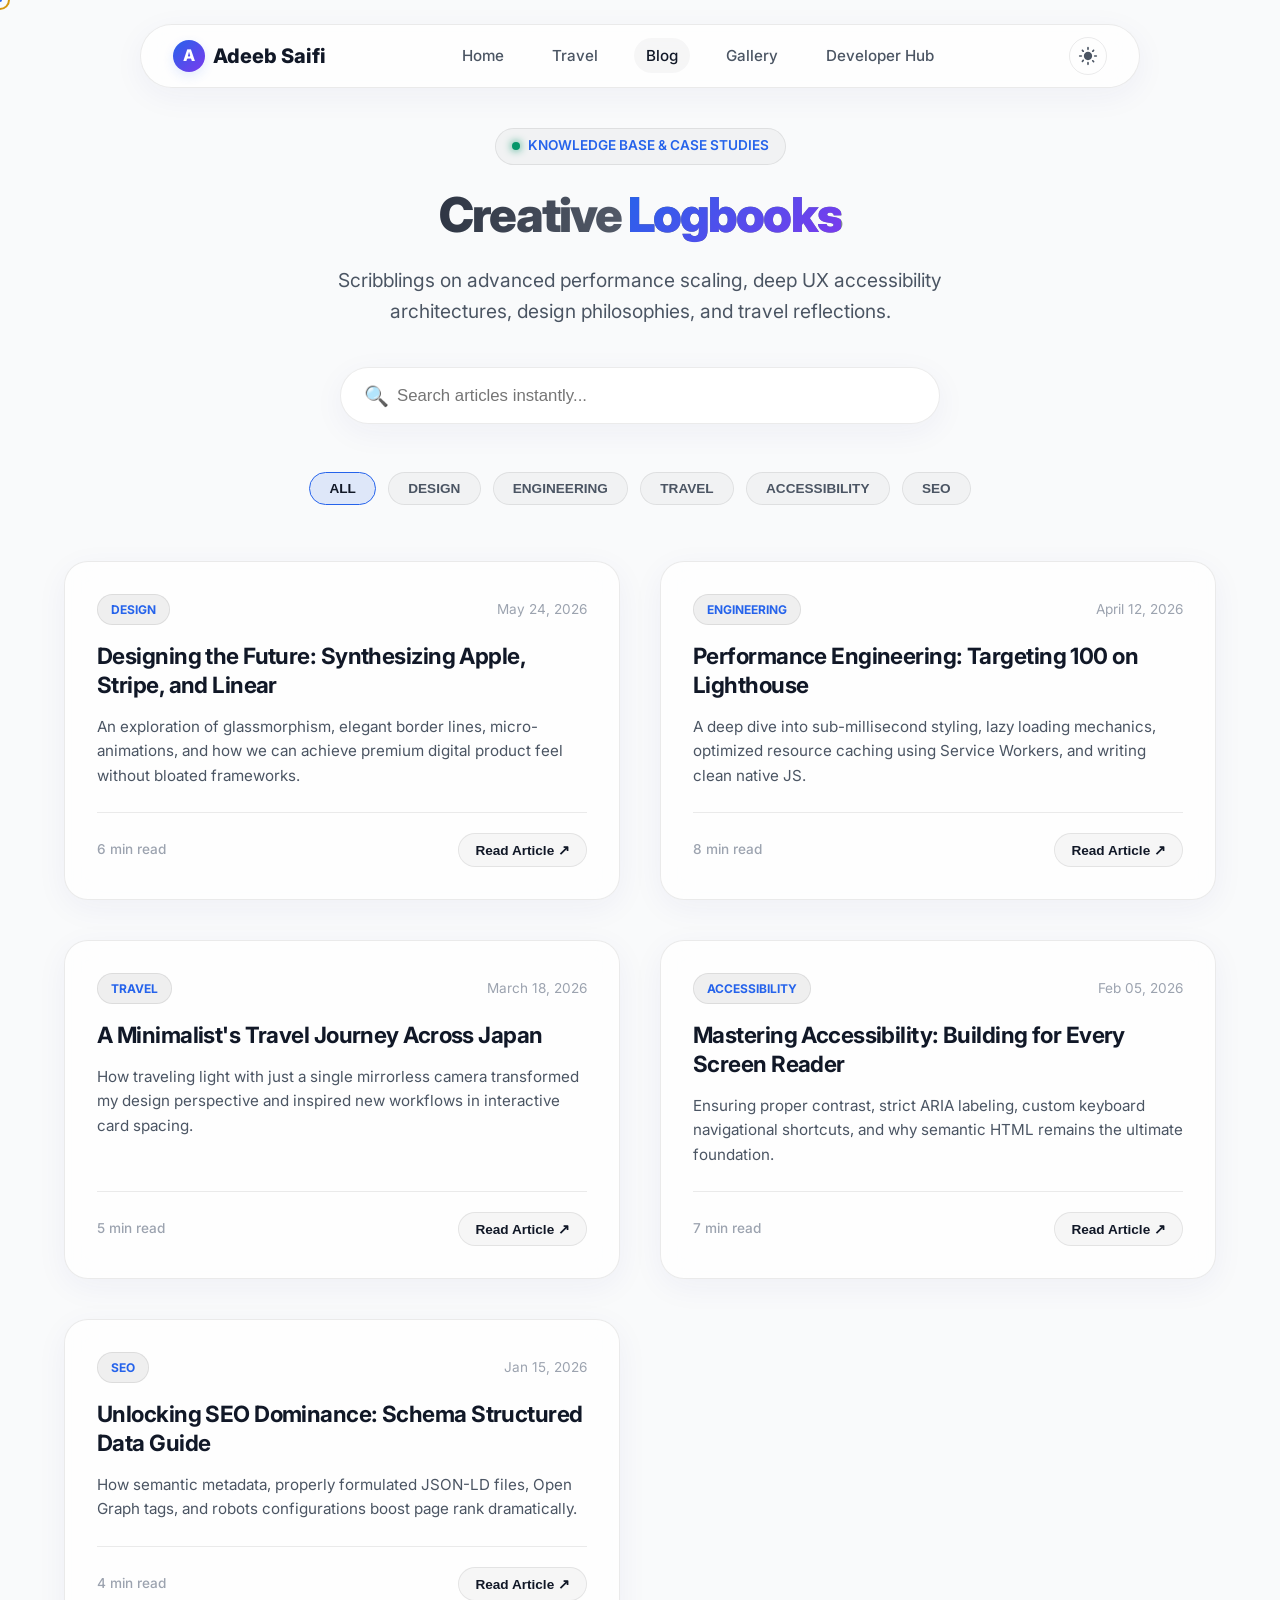
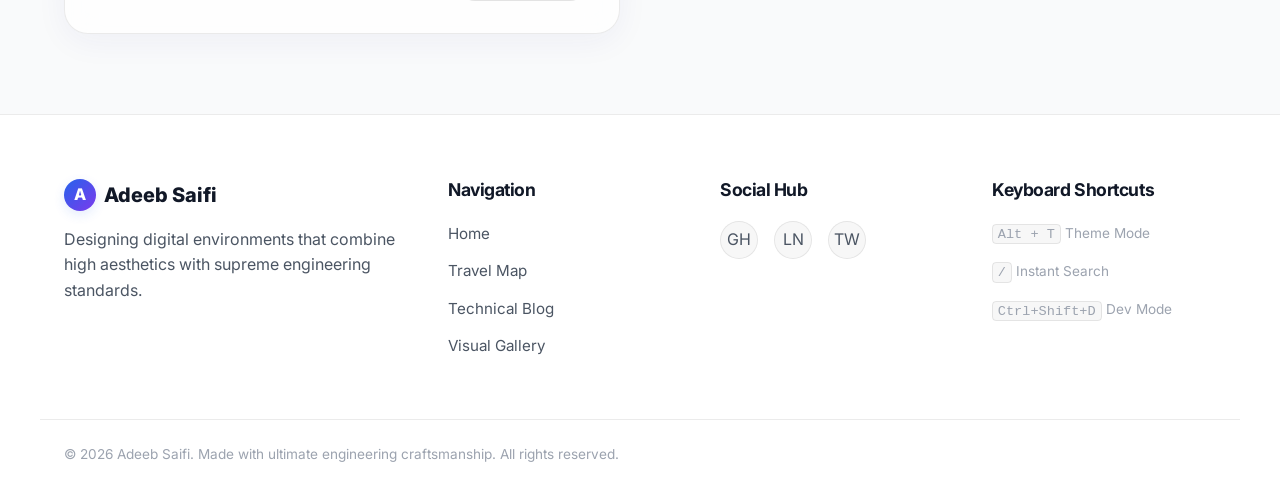
==== blog.html @ 6aacf295 "feat: build premium futuristic vanilla portfolio with interactive travel map, masonry gallery, searc" ====
<!DOCTYPE html>
<html lang="en" data-theme="dark">
<head>
    <meta charset="UTF-8">
    <meta name="viewport" content="width=device-width, initial-scale=1.0">
    <meta name="description" content="Technical blog of Adeeb Saifi covering design systems, product strategies, sub-millisecond page optimizations, and accessibility.">
    <meta name="keywords" content="Adeeb Saifi Blog, Design Systems, Lighthouse 100, Performance Optimization">
    <meta name="author" content="Adeeb Saifi">
    <link rel="canonical" href="https://adeebsaifi.github.io/blog.html">

    <!-- Open Graph -->
    <meta property="og:type" content="article">
    <meta property="og:url" content="https://adeebsaifi.github.io/blog.html">
    <meta property="og:title" content="Technical Design Blog | Adeeb Saifi">
    <meta property="og:description" content="Explore advanced articles on modern UI engineering, UX design, and Lighthouse optimization.">
    <meta property="og:image" content="https://picsum.photos/1200/630?random=blog-og">

    <title>Technical Design & Engineering Blog | Adeeb Saifi</title>

    <link rel="preconnect" href="https://fonts.googleapis.com">
    <link rel="preconnect" href="https://fonts.gstatic.com" crossorigin>
    <link href="https://fonts.googleapis.com/css2?family=Inter:wght@400;500;600;700;800;900&family=JetBrains+Mono:wght@400;700&display=swap" rel="stylesheet">

    <!-- Stylesheets -->
    <link rel="stylesheet" href="css/main.css">
    <link rel="stylesheet" href="css/animations.css">

    <style>
        /* Specialized Blog architecture layout styles */
        .blog-search-wrapper {
            max-width: 600px;
            margin: 2rem auto 3rem auto;
            position: relative;
        }

        .page-search-input {
            width: 100%;
            padding: 1.1rem 1.5rem 1.1rem 3.5rem;
            border-radius: 9999px;
            border: 1px solid var(--border-color);
            background: var(--bg-surface-solid);
            color: var(--text-primary);
            font-size: 1.05rem;
            transition: all var(--transition-normal);
            box-shadow: var(--glass-shadow);
        }

        .page-search-input:focus {
            outline: none;
            border-color: var(--color-primary);
            box-shadow: 0 0 0 4px var(--color-primary-glow);
        }

        .page-search-icon {
            position: absolute;
            left: 1.5rem;
            top: 50%;
            transform: translateY(-50%);
            font-size: 1.25rem;
            pointer-events: none;
            color: var(--text-muted);
        }

        /* Filter Chips styling */
        .filters-container {
            display: flex;
            justify-content: center;
            flex-wrap: wrap;
            gap: 0.75rem;
            margin-bottom: 3.5rem;
        }

        .filter-chip {
            background: var(--bg-accent);
            border: 1px solid var(--border-color);
            padding: 0.5rem 1.2rem;
            border-radius: 9999px;
            font-size: 0.85rem;
            font-weight: 600;
            color: var(--text-secondary);
            cursor: pointer;
            transition: all var(--transition-fast);
        }

        .filter-chip:hover, .filter-chip.active {
            color: var(--text-primary);
            border-color: var(--color-primary);
            background: var(--color-primary-glow);
        }

        /* Blog grid */
        .blog-grid {
            display: grid;
            grid-template-columns: repeat(2, 1fr);
            gap: 2.5rem;
        }

        @media (max-width: 768px) {
            .blog-grid {
                grid-template-columns: 1fr;
            }
        }

        .blog-card {
            display: flex;
            flex-direction: column;
            justify-content: space-between;
        }

        .blog-card-meta {
            display: flex;
            justify-content: space-between;
            align-items: center;
            margin-bottom: 1rem;
        }

        .blog-card-badge {
            background: var(--bg-accent-hover);
            color: var(--color-primary);
            font-size: 0.75rem;
            font-weight: 700;
            padding: 0.3rem 0.8rem;
            border-radius: 9999px;
            border: 1px solid var(--border-color);
            text-transform: uppercase;
        }

        .blog-card-date {
            font-size: 0.85rem;
            color: var(--text-muted);
        }

        .blog-card-title {
            font-size: 1.4rem;
            line-height: 1.3;
            margin-bottom: 1rem;
            transition: color var(--transition-fast);
        }

        .blog-card:hover .blog-card-title {
            color: var(--color-primary);
        }

        .blog-card-summary {
            font-size: 0.95rem;
            color: var(--text-secondary);
            margin-bottom: 1.5rem;
            flex-grow: 1;
        }

        .blog-card-footer {
            display: flex;
            justify-content: space-between;
            align-items: center;
            border-top: 1px solid var(--border-color);
            padding-top: 1.25rem;
            margin-top: auto;
        }

        .blog-card-time {
            font-size: 0.85rem;
            color: var(--text-muted);
            font-weight: 500;
        }

        .blog-read-btn {
            font-size: 0.85rem;
            padding: 0.5rem 1rem;
        }
    </style>
</head>
<body>

    <!-- Scroll Progress -->
    <div class="scroll-progress" aria-hidden="true"></div>

    <!-- Custom Cursor -->
    <div class="custom-cursor" aria-hidden="true"></div>
    <div class="custom-cursor-dot" aria-hidden="true"></div>

    <!-- Navigation Header -->
    <header class="navbar">
        <div class="nav-container">
            <a href="index.html" class="nav-brand" aria-label="Adeeb Saifi Home">
                <div class="nav-brand-icon">A</div>
                <span>Adeeb Saifi</span>
            </a>

            <nav aria-label="Main navigation">
                <ul class="nav-menu">
                    <li class="nav-item"><a href="index.html">Home</a></li>
                    <li class="nav-item"><a href="travel.html">Travel</a></li>
                    <li class="nav-item active"><a href="blog.html">Blog</a></li>
                    <li class="nav-item"><a href="gallery.html">Gallery</a></li>
                    <li class="nav-item"><a href="features.html">Developer Hub</a></li>
                </ul>
            </nav>

            <div class="nav-actions">
                <button class="theme-toggle" aria-label="Toggle Dark/Light Mode" title="Toggle Mode">
                    <svg class="sun-icon" viewBox="0 0 24 24"><path d="M12 7c-2.76 0-5 2.24-5 5s2.24 5 5 5 5-2.24 5-5-2.24-5-5-5zM2 13h2c.55 0 1-.45 1-1s-.45-1-1-1H2c-.55 0-1 .45-1 1s.45 1 1 1zm18 0h2c.55 0 1-.45 1-1s-.45-1-1-1h-2c-.55 0-1 .45-1 1s.45 1 1 1zM11 2v2c0 .55.45 1 1 1s1-.45 1-1V2c0-.55-.45-1-1-1s-1 .45-1 1zm0 18v2c0 .55.45 1 1 1s1-.45 1-1v-2c0-.55-.45-1-1-1s-1 .45-1 1zM5.99 4.58c-.39-.39-1.03-.39-1.41 0s-.39 1.03 0 1.41l1.06 1.06c.39.39 1.03.39 1.41 0s.39-1.03 0-1.41L5.99 4.58zm12.37 12.37c-.39-.39-1.03-.39-1.41 0s-.39 1.03 0 1.41l1.06 1.06c.39.39 1.03.39 1.41 0s.39-1.03 0-1.41l-1.06-1.06zm1.06-10.96c.39-.39.39-1.03 0-1.41s-1.03-.39-1.41 0l-1.06 1.06c-.39.39-.39 1.03 0 1.41s1.03.39 1.41 0l1.06-1.06zM7.05 18.01c.39-.39.39-1.03 0-1.41s-1.03-.39-1.41 0l-1.06 1.06c-.39.39-.39 1.03 0 1.41s1.03.39 1.41 0l1.06-1.06z"/></svg>
                    <svg class="moon-icon" viewBox="0 0 24 24"><path d="M12.3 22h-.1c-5.4 0-10-4.6-10-10 0-4.3 2.9-8.1 7.1-9.3.5-.1 1 .2 1.1.7.1.5-.2 1-.7 1.1-3.2.9-5.5 3.8-5.5 7.5 0 4.4 3.6 8 8 8 3.7 0 6.6-2.3 7.5-5.5.1-.5.6-.8 1.1-.7.5.1.8.6.7 1.1-1.2 4.2-5 7.1-9.3 7.1z"/></svg>
                </button>
                <button class="mobile-nav-toggle" aria-label="Open Navigation Menu" aria-expanded="false">☰</button>
            </div>
        </div>
    </header>

    <main class="container" style="padding-top: 8rem; padding-bottom: 5rem;">

        <div style="text-align: center; max-width: 700px; margin: 0 auto 2rem auto;">
            <div class="hero-tag">
                <div class="hero-tag-dot" style="background-color: var(--color-secondary); box-shadow:0 0 8px var(--color-secondary)"></div>
                <span>KNOWLEDGE BASE & CASE STUDIES</span>
            </div>
            <h1 class="hero-title" style="font-size: 3rem;">Creative <span>Logbooks</span></h1>
            <p class="hero-desc">Scribblings on advanced performance scaling, deep UX accessibility architectures, design philosophies, and travel reflections.</p>
        </div>

        <!-- Real-time Search Box -->
        <div class="blog-search-wrapper reveal reveal-scale">
            <span class="page-search-icon">🔍</span>
            <input type="search" id="blog-search" class="page-search-input" placeholder="Search articles instantly..." aria-label="Search blog posts">
        </div>

        <!-- Dynamic Filter Chips -->
        <div class="filters-container reveal reveal-up" id="blog-filters">
            <!-- Rendered dynamically by blog.js -->
        </div>

        <!-- Blog Posts Grid -->
        <div class="blog-grid" id="blog-grid">
            <!-- Rendered dynamically by blog.js -->
        </div>

    </main>

    <!-- Back to Top -->
    <button class="back-to-top" aria-label="Scroll back to top" title="Scroll back to top">↑</button>

    <!-- Footer -->
    <footer class="premium-footer">
        <div class="container footer-grid">
            <div class="footer-col">
                <div class="nav-brand" style="margin-bottom: 1rem;">
                    <div class="nav-brand-icon">A</div>
                    <span>Adeeb Saifi</span>
                </div>
                <p>Designing digital environments that combine high aesthetics with supreme engineering standards.</p>
            </div>
            <div class="footer-col">
                <h3>Navigation</h3>
                <ul>
                    <li><a href="index.html">Home</a></li>
                    <li><a href="travel.html">Travel Map</a></li>
                    <li><a href="blog.html">Technical Blog</a></li>
                    <li><a href="gallery.html">Visual Gallery</a></li>
                </ul>
            </div>
            <div class="footer-col">
                <h3>Social Hub</h3>
                <div class="social-links">
                    <a href="https://github.com/adeebsaifi" class="social-link" aria-label="GitHub Profile">GH</a>
                    <a href="#" class="social-link" aria-label="LinkedIn Profile">LN</a>
                    <a href="#" class="social-link" aria-label="Twitter / X Profile">TW</a>
                </div>
            </div>
            <div class="footer-col">
                <h3>Keyboard Shortcuts</h3>
                <ul style="color: var(--text-muted); font-size: 0.85rem; line-height: 1.8;">
                    <li><kbd style="background:var(--bg-accent); border:1px solid var(--border-color); padding: 0.1rem 0.3rem; border-radius:4px;">Alt + T</kbd> Theme Mode</li>
                    <li><kbd style="background:var(--bg-accent); border:1px solid var(--border-color); padding: 0.1rem 0.3rem; border-radius:4px;">/</kbd> Instant Search</li>
                    <li><kbd style="background:var(--bg-accent); border:1px solid var(--border-color); padding: 0.1rem 0.3rem; border-radius:4px;">Ctrl+Shift+D</kbd> Dev Mode</li>
                </ul>
            </div>
        </div>
        <div class="container footer-bottom">
            <p>© 2026 Adeeb Saifi. Made with ultimate engineering craftsmanship. All rights reserved.</p>
        </div>
    </footer>

    <!-- Global scripts & specialized blog script -->
    <script src="js/main.js"></script>
    <script src="js/blog.js"></script>
</body>
</html>
---- css/main.css ----
/* ==========================================
   CSS CUSTOM PROPERTIES (THEMES & VARIABLES)
   ========================================== */

:root {
    /* Fonts */
    --font-sans: 'Inter', -apple-system, BlinkMacSystemFont, "Segoe UI", Roboto, Helvetica, Arial, sans-serif;
    --font-mono: ui-monospace, SFMono-Regular, SF Pro Mono, Menlo, Monaco, Consolas, monospace;

    /* Theme: Dark (Default) */
    --bg-base: #0a0a0c;
    --bg-surface: rgba(18, 18, 24, 0.7);
    --bg-surface-solid: #121218;
    --bg-accent: rgba(255, 255, 255, 0.04);
    --bg-accent-hover: rgba(255, 255, 255, 0.08);

    --border-color: rgba(255, 255, 255, 0.08);
    --border-color-hover: rgba(255, 255, 255, 0.16);

    --text-primary: #f3f4f6;
    --text-secondary: #9ca3af;
    --text-muted: #6b7280;

    --color-primary: #3b82f6;      /* Blue */
    --color-primary-glow: rgba(59, 130, 246, 0.15);
    --color-secondary: #10b981;    /* Emerald */
    --color-secondary-glow: rgba(16, 185, 129, 0.15);
    --color-accent: #8b5cf6;       /* Violet */
    --color-accent-glow: rgba(139, 92, 246, 0.15);
    --color-danger: #ef4444;       /* Red */

    /* Glassmorphism */
    --glass-blur: 16px;
    --glass-shadow: 0 8px 32px 0 rgba(0, 0, 0, 0.37);

    /* Animation Transitions */
    --transition-fast: 0.15s ease;
    --transition-normal: 0.3s cubic-bezier(0.16, 1, 0.3, 1);
    --transition-slow: 0.6s cubic-bezier(0.16, 1, 0.3, 1);
}

/* Light Theme Variables */
[data-theme="light"] {
    --bg-base: #f9fafb;
    --bg-surface: rgba(255, 255, 255, 0.75);
    --bg-surface-solid: #ffffff;
    --bg-accent: rgba(0, 0, 0, 0.03);
    --bg-accent-hover: rgba(0, 0, 0, 0.06);

    --border-color: rgba(0, 0, 0, 0.08);
    --border-color-hover: rgba(0, 0, 0, 0.16);

    --text-primary: #111827;
    --text-secondary: #4b5563;
    --text-muted: #9ca3af;

    --color-primary: #2563eb;
    --color-primary-glow: rgba(37, 99, 235, 0.12);
    --color-secondary: #059669;
    --color-secondary-glow: rgba(5, 150, 105, 0.12);
    --color-accent: #7c3aed;
    --color-accent-glow: rgba(124, 58, 237, 0.12);

    --glass-shadow: 0 8px 32px 0 rgba(31, 38, 135, 0.05);
}

/* ==========================================
   CSS RESET & BASE STYLES
   ========================================== */

* {
    margin: 0;
    padding: 0;
    box-sizing: border-box;
    -webkit-font-smoothing: antialiased;
    -moz-osx-font-smoothing: grayscale;
}

html {
    scroll-behavior: smooth;
    font-size: 16px;
}

body {
    background-color: var(--bg-base);
    color: var(--text-primary);
    font-family: var(--font-sans);
    line-height: 1.6;
    overflow-x: hidden;
    transition: background-color var(--transition-normal), color var(--transition-normal);
}

/* Custom Selection */
::selection {
    background: var(--color-primary);
    color: #ffffff;
}

/* Custom Scrollbar */
::-webkit-scrollbar {
    width: 8px;
    height: 8px;
}

::-webkit-scrollbar-track {
    background: var(--bg-base);
}

::-webkit-scrollbar-thumb {
    background: var(--border-color);
    border-radius: 9999px;
    transition: background var(--transition-fast);
}

::-webkit-scrollbar-thumb:hover {
    background: var(--text-muted);
}

/* Typography */
h1, h2, h3, h4, h5, h6 {
    font-weight: 700;
    line-height: 1.25;
    letter-spacing: -0.025em;
    color: var(--text-primary);
    margin-bottom: 0.5rem;
}

p {
    color: var(--text-secondary);
    margin-bottom: 1rem;
}

a {
    color: var(--color-primary);
    text-decoration: none;
    transition: color var(--transition-fast);
}

a:hover {
    color: var(--color-accent);
}

img {
    max-width: 100%;
    height: auto;
    display: block;
}

/* Custom Cursor */
.custom-cursor {
    width: 20px;
    height: 20px;
    border: 2px solid var(--color-primary);
    border-radius: 50%;
    position: fixed;
    transform: translate(-50%, -50%);
    pointer-events: none;
    z-index: 99999;
    transition: width 0.2s, height 0.2s, background-color 0.2s, border-color 0.2s;
    mix-blend-mode: difference;
}

.custom-cursor-dot {
    width: 4px;
    height: 4px;
    background-color: var(--color-primary);
    border-radius: 50%;
    position: fixed;
    transform: translate(-50%, -50%);
    pointer-events: none;
    z-index: 99999;
}

@media (max-width: 1024px) {
    .custom-cursor, .custom-cursor-dot {
        display: none;
    }
}

/* ==========================================
   LAYOUT & CONTAINER
   ========================================== */

.container {
    width: 100%;
    max-width: 1200px;
    margin: 0 auto;
    padding: 0 1.5rem;
}

.section {
    padding: 5rem 0;
    position: relative;
}

/* Scroll Progress Bar */
.scroll-progress {
    position: fixed;
    top: 0;
    left: 0;
    height: 3px;
    background: linear-gradient(90deg, var(--color-primary), var(--color-accent), var(--color-secondary));
    width: 0%;
    z-index: 10000;
}

/* ==========================================
   FLOATING HEADER & NAV
   ========================================== */

header.navbar {
    position: fixed;
    top: 1.5rem;
    left: 50%;
    transform: translateX(-50%);
    width: calc(100% - 3rem);
    max-width: 1000px;
    z-index: 999;
    border-radius: 9999px;
    border: 1px solid var(--border-color);
    background: var(--bg-surface);
    backdrop-filter: blur(var(--glass-blur));
    -webkit-backdrop-filter: blur(var(--glass-blur));
    box-shadow: var(--glass-shadow);
    transition: all var(--transition-normal);
}

header.navbar.scrolled {
    top: 0.5rem;
    max-width: 100%;
    border-radius: 0;
    border-left: none;
    border-right: none;
}

.nav-container {
    display: flex;
    justify-content: space-between;
    align-items: center;
    padding: 0.75rem 2rem;
}

.nav-brand {
    font-size: 1.25rem;
    font-weight: 800;
    color: var(--text-primary);
    display: flex;
    align-items: center;
    gap: 0.5rem;
}

.nav-brand-icon {
    width: 32px;
    height: 32px;
    background: linear-gradient(135deg, var(--color-primary), var(--color-accent));
    border-radius: 50%;
    display: flex;
    align-items: center;
    justify-content: center;
    color: white;
    font-weight: 800;
    font-size: 1rem;
    box-shadow: 0 4px 12px var(--color-primary-glow);
}

.nav-menu {
    display: flex;
    align-items: center;
    gap: 1.5rem;
    list-style: none;
}

.nav-item a {
    color: var(--text-secondary);
    font-size: 0.95rem;
    font-weight: 500;
    padding: 0.5rem 0.75rem;
    border-radius: 9999px;
    transition: all var(--transition-fast);
}

.nav-item a:hover, .nav-item.active a {
    color: var(--text-primary);
    background: var(--bg-accent);
}

.nav-actions {
    display: flex;
    align-items: center;
    gap: 1rem;
}

/* Theme Toggle Button */
.theme-toggle {
    background: none;
    border: none;
    color: var(--text-secondary);
    cursor: pointer;
    width: 38px;
    height: 38px;
    border-radius: 50%;
    display: flex;
    align-items: center;
    justify-content: center;
    transition: all var(--transition-fast);
    border: 1px solid var(--border-color);
}

.theme-toggle:hover {
    color: var(--text-primary);
    background: var(--bg-accent-hover);
    border-color: var(--border-color-hover);
}

.theme-toggle svg {
    width: 20px;
    height: 20px;
    fill: currentColor;
}

.theme-toggle .sun-icon {
    display: none;
}

[data-theme="light"] .theme-toggle .sun-icon {
    display: block;
}

[data-theme="light"] .theme-toggle .moon-icon {
    display: none;
}

/* Search bar on Header */
.nav-search {
    position: relative;
    display: flex;
    align-items: center;
}

.nav-search-input {
    width: 140px;
    padding: 0.4rem 1rem 0.4rem 2rem;
    border-radius: 9999px;
    border: 1px solid var(--border-color);
    background: var(--bg-accent);
    color: var(--text-primary);
    font-size: 0.85rem;
    transition: all var(--transition-normal);
}

.nav-search-input:focus {
    width: 220px;
    outline: none;
    border-color: var(--color-primary);
    background: var(--bg-surface-solid);
    box-shadow: 0 0 0 3px var(--color-primary-glow);
}

.nav-search-icon {
    position: absolute;
    left: 0.75rem;
    color: var(--text-muted);
    width: 14px;
    height: 14px;
    pointer-events: none;
}

/* Mobile Nav Toggle */
.mobile-nav-toggle {
    display: none;
    background: none;
    border: none;
    color: var(--text-secondary);
    cursor: pointer;
    padding: 0.5rem;
    font-size: 1.5rem;
}

@media (max-width: 768px) {
    header.navbar {
        width: calc(100% - 1.5rem);
        top: 1rem;
    }

    .nav-menu {
        display: none;
        position: absolute;
        top: 100%;
        left: 0;
        width: 100%;
        flex-direction: column;
        background: var(--bg-surface-solid);
        border: 1px solid var(--border-color);
        border-top: none;
        border-radius: 0 0 24px 24px;
        padding: 1.5rem;
        gap: 1rem;
        box-shadow: var(--glass-shadow);
    }

    .nav-menu.active {
        display: flex;
    }

    .mobile-nav-toggle {
        display: block;
    }

    .nav-search {
        display: none; /* Hide on mobile navbar to save space, will use in feature pages or floating search */
    }
}

/* ==========================================
   PREMIUM BUTTONS & INTERACTIVE ELEMENTS
   ========================================== */

.btn {
    display: inline-flex;
    align-items: center;
    justify-content: center;
    gap: 0.5rem;
    padding: 0.75rem 1.5rem;
    border-radius: 9999px;
    font-weight: 600;
    font-size: 0.95rem;
    transition: all var(--transition-normal);
    cursor: pointer;
    border: none;
}

.btn-primary {
    background: linear-gradient(135deg, var(--color-primary), var(--color-accent));
    color: white !important;
    box-shadow: 0 4px 14px var(--color-primary-glow);
}

.btn-primary:hover {
    transform: translateY(-2px);
    box-shadow: 0 6px 20px var(--color-primary-glow);
    filter: brightness(1.1);
}

.btn-secondary {
    background: var(--bg-accent);
    color: var(--text-primary) !important;
    border: 1px solid var(--border-color);
}

.btn-secondary:hover {
    background: var(--bg-accent-hover);
    border-color: var(--border-color-hover);
    transform: translateY(-2px);
}

/* Interactive Cards */
.card {
    background: var(--bg-surface);
    border: 1px solid var(--border-color);
    border-radius: 24px;
    padding: 2rem;
    backdrop-filter: blur(var(--glass-blur));
    -webkit-backdrop-filter: blur(var(--glass-blur));
    box-shadow: var(--glass-shadow);
    transition: all var(--transition-normal);
    position: relative;
    overflow: hidden;
}

.card:hover {
    transform: translateY(-6px);
    border-color: var(--border-color-hover);
    box-shadow: 0 12px 40px rgba(0, 0, 0, 0.5);
}

/* Glowing Border effect on Cards */
.card-glow::before {
    content: '';
    position: absolute;
    top: 0;
    left: 0;
    width: 100%;
    height: 100%;
    background: radial-gradient(800px circle at var(--mouse-x, 0) var(--mouse-y, 0), rgba(255, 255, 255, 0.06), transparent 40%);
    z-index: 1;
    pointer-events: none;
}

/* ==========================================
   HERO SECTION
   ========================================== */

.hero {
    min-height: 100vh;
    display: flex;
    align-items: center;
    padding-top: 8rem;
    padding-bottom: 4rem;
    overflow: hidden;
}

.hero-grid {
    display: grid;
    grid-template-columns: 1.2fr 0.8fr;
    gap: 4rem;
    align-items: center;
}

@media (max-width: 968px) {
    .hero-grid {
        grid-template-columns: 1fr;
        text-align: center;
        gap: 2rem;
    }
}

.hero-tag {
    display: inline-flex;
    align-items: center;
    gap: 0.5rem;
    padding: 0.4rem 1rem;
    background: var(--bg-accent);
    border: 1px solid var(--border-color);
    border-radius: 9999px;
    color: var(--color-primary);
    font-size: 0.85rem;
    font-weight: 600;
    margin-bottom: 1.5rem;
}

.hero-tag-dot {
    width: 8px;
    height: 8px;
    background-color: var(--color-primary);
    border-radius: 50%;
    box-shadow: 0 0 8px var(--color-primary);
    animation: pulse 1.5s infinite;
}

.hero-title {
    font-size: 4rem;
    font-weight: 850;
    line-height: 1.1;
    letter-spacing: -0.04em;
    margin-bottom: 1.5rem;
    background: linear-gradient(to right, var(--text-primary), var(--text-muted));
    -webkit-background-clip: text;
    -webkit-text-fill-color: transparent;
}

.hero-title span {
    background: linear-gradient(135deg, var(--color-primary), var(--color-accent));
    -webkit-background-clip: text;
    -webkit-text-fill-color: transparent;
}

@media (max-width: 768px) {
    .hero-title {
        font-size: 2.75rem;
    }
}

.hero-desc {
    font-size: 1.2rem;
    color: var(--text-secondary);
    margin-bottom: 2.5rem;
}

.hero-buttons {
    display: flex;
    gap: 1rem;
}

@media (max-width: 968px) {
    .hero-buttons {
        justify-content: center;
    }
}

/* Hero Portrait/Graphic */
.hero-graphic {
    position: relative;
    display: flex;
    justify-content: center;
}

.hero-circle-container {
    position: relative;
    width: 320px;
    height: 320px;
}

.hero-circle-bg {
    position: absolute;
    top: 50%;
    left: 50%;
    transform: translate(-50%, -50%);
    width: 100%;
    height: 100%;
    border-radius: 50%;
    background: radial-gradient(circle, var(--color-primary-glow) 0%, transparent 70%);
    filter: blur(20px);
}

.hero-avatar {
    position: absolute;
    top: 50%;
    left: 50%;
    transform: translate(-50%, -50%);
    width: 260px;
    height: 260px;
    border-radius: 50%;
    border: 4px solid var(--border-color);
    box-shadow: var(--glass-shadow);
    background-color: var(--bg-surface-solid);
    overflow: hidden;
    display: flex;
    align-items: center;
    justify-content: center;
}

.hero-avatar-placeholder {
    font-size: 5rem;
}

/* ==========================================
   STATS COUNTERS
   ========================================== */

.stats-grid {
    display: grid;
    grid-template-columns: repeat(4, 1fr);
    gap: 1.5rem;
    margin-top: 3rem;
}

@media (max-width: 768px) {
    .stats-grid {
        grid-template-columns: repeat(2, 1fr);
    }
}

.stat-card {
    text-align: center;
}

.stat-number {
    font-size: 3rem;
    font-weight: 800;
    color: var(--text-primary);
    background: linear-gradient(135deg, var(--color-primary), var(--color-accent));
    -webkit-background-clip: text;
    -webkit-text-fill-color: transparent;
    line-height: 1;
    margin-bottom: 0.5rem;
}

.stat-label {
    font-size: 0.9rem;
    color: var(--text-muted);
    font-weight: 500;
}

/* ==========================================
   TIMELINE SECTION
   ========================================== */

.timeline {
    position: relative;
    max-width: 800px;
    margin: 4rem auto 0 auto;
}

.timeline::before {
    content: '';
    position: absolute;
    top: 0;
    bottom: 0;
    left: 50%;
    width: 2px;
    background: linear-gradient(to bottom, var(--color-primary), var(--color-accent), transparent);
    transform: translateX(-50%);
}

@media (max-width: 768px) {
    .timeline::before {
        left: 20px;
    }
}

.timeline-item {
    margin-bottom: 4rem;
    position: relative;
    width: 50%;
    padding-right: 3rem;
    text-align: right;
}

.timeline-item:nth-child(even) {
    left: 50%;
    padding-right: 0;
    padding-left: 3rem;
    text-align: left;
}

@media (max-width: 768px) {
    .timeline-item {
        width: 100%;
        padding-left: 3.5rem;
        padding-right: 0 !important;
        text-align: left !important;
        left: 0 !important;
    }
}

.timeline-dot {
    position: absolute;
    top: 0.5rem;
    right: -8px;
    width: 16px;
    height: 16px;
    background-color: var(--bg-base);
    border: 3px solid var(--color-primary);
    border-radius: 50%;
    z-index: 2;
}

.timeline-item:nth-child(even) .timeline-dot {
    left: -8px;
    right: auto;
}

@media (max-width: 768px) {
    .timeline-dot {
        left: 13px !important;
        right: auto !important;
    }
}

.timeline-card {
    background: var(--bg-surface);
    border: 1px solid var(--border-color);
    padding: 1.5rem;
    border-radius: 16px;
    backdrop-filter: blur(var(--glass-blur));
}

.timeline-date {
    font-weight: 700;
    color: var(--color-primary);
    font-size: 0.9rem;
    margin-bottom: 0.5rem;
}

.timeline-title {
    font-size: 1.2rem;
    margin-bottom: 0.5rem;
}

.timeline-desc {
    font-size: 0.95rem;
    color: var(--text-secondary);
}

/* ==========================================
   TESTIMONIALS (CAROUSEL)
   ========================================== */

.testimonials-container {
    position: relative;
    max-width: 800px;
    margin: 3rem auto 0 auto;
    overflow: hidden;
}

.testimonial-track {
    display: flex;
    transition: transform var(--transition-slow);
}

.testimonial-slide {
    min-width: 100%;
    padding: 2rem;
}

.testimonial-quote {
    font-size: 1.25rem;
    font-style: italic;
    color: var(--text-primary);
    line-height: 1.6;
    margin-bottom: 1.5rem;
    position: relative;
}

.testimonial-author {
    display: flex;
    align-items: center;
    gap: 1rem;
}

.testimonial-avatar {
    width: 48px;
    height: 48px;
    border-radius: 50%;
    background-color: var(--color-primary);
    color: white;
    display: flex;
    align-items: center;
    justify-content: center;
    font-weight: 700;
}

.testimonial-info h4 {
    margin-bottom: 0.2rem;
    font-size: 1rem;
}

.testimonial-info p {
    font-size: 0.85rem;
    color: var(--text-muted);
    margin: 0;
}

.testimonial-controls {
    display: flex;
    justify-content: center;
    gap: 1rem;
    margin-top: 1.5rem;
}

.testimonial-btn {
    width: 40px;
    height: 40px;
    border-radius: 50%;
    background: var(--bg-accent);
    border: 1px solid var(--border-color);
    color: var(--text-primary);
    cursor: pointer;
    display: flex;
    align-items: center;
    justify-content: center;
    transition: all var(--transition-fast);
}

.testimonial-btn:hover {
    background: var(--bg-accent-hover);
    border-color: var(--border-color-hover);
}

/* ==========================================
   FAQ ACCORDION
   ========================================== */

.faq-container {
    max-width: 800px;
    margin: 3rem auto 0 auto;
    display: flex;
    flex-direction: column;
    gap: 1rem;
}

.faq-item {
    border: 1px solid var(--border-color);
    border-radius: 16px;
    background: var(--bg-surface);
    overflow: hidden;
    transition: all var(--transition-normal);
}

.faq-trigger {
    width: 100%;
    display: flex;
    justify-content: space-between;
    align-items: center;
    padding: 1.25rem 1.5rem;
    background: none;
    border: none;
    color: var(--text-primary);
    font-weight: 600;
    font-size: 1.05rem;
    text-align: left;
    cursor: pointer;
}

.faq-icon {
    width: 20px;
    height: 20px;
    transition: transform var(--transition-normal);
}

.faq-content {
    max-height: 0;
    overflow: hidden;
    padding: 0 1.5rem;
    color: var(--text-secondary);
    transition: max-height var(--transition-normal), padding var(--transition-normal);
}

.faq-item.active {
    border-color: var(--border-color-hover);
    background: var(--bg-surface-solid);
}

.faq-item.active .faq-icon {
    transform: rotate(180deg);
}

.faq-item.active .faq-content {
    padding-bottom: 1.25rem;
}

/* ==========================================
   PREMIUM CONTACT FORM
   ========================================== */

.contact-container {
    max-width: 650px;
    margin: 3rem auto 0 auto;
}

.form-group {
    position: relative;
    margin-bottom: 2rem;
}

.form-control {
    width: 100%;
    padding: 1rem 1.25rem;
    background: var(--bg-accent);
    border: 1px solid var(--border-color);
    border-radius: 12px;
    color: var(--text-primary);
    font-family: var(--font-sans);
    font-size: 1rem;
    transition: all var(--transition-normal);
}

.form-control:focus {
    outline: none;
    border-color: var(--color-primary);
    background: var(--bg-surface-solid);
    box-shadow: 0 0 0 4px var(--color-primary-glow);
}

.form-label {
    position: absolute;
    left: 1.25rem;
    top: 1rem;
    color: var(--text-muted);
    pointer-events: none;
    transition: all var(--transition-normal);
}

.form-control:focus ~ .form-label,
.form-control:not(:placeholder-shown) ~ .form-label {
    top: -0.6rem;
    left: 0.8rem;
    font-size: 0.8rem;
    padding: 0 0.4rem;
    background-color: var(--bg-base);
    color: var(--color-primary);
}

.form-error {
    color: var(--color-danger);
    font-size: 0.8rem;
    margin-top: 0.4rem;
    display: none;
}

.form-success-msg {
    display: none;
    text-align: center;
    padding: 1rem;
    background: var(--color-secondary-glow);
    border: 1px solid var(--color-secondary);
    border-radius: 12px;
    color: var(--color-secondary);
    margin-top: 1.5rem;
}

/* ==========================================
   BACK TO TOP BUTTON
   ========================================== */

.back-to-top {
    position: fixed;
    bottom: 2rem;
    right: 2rem;
    width: 48px;
    height: 48px;
    background: var(--bg-surface);
    border: 1px solid var(--border-color);
    border-radius: 50%;
    display: flex;
    align-items: center;
    justify-content: center;
    color: var(--text-primary);
    cursor: pointer;
    box-shadow: var(--glass-shadow);
    z-index: 99;
    opacity: 0;
    visibility: hidden;
    transition: all var(--transition-normal);
}

.back-to-top.visible {
    opacity: 1;
    visibility: visible;
}

.back-to-top:hover {
    transform: translateY(-4px);
    background: var(--bg-accent-hover);
    border-color: var(--border-color-hover);
}

/* ==========================================
   FOOTER SECTION
   ========================================== */

footer.premium-footer {
    border-top: 1px solid var(--border-color);
    background: var(--bg-surface-solid);
    padding: 4rem 0 2rem 0;
}

.footer-grid {
    display: grid;
    grid-template-columns: 1.5fr repeat(3, 1fr);
    gap: 3rem;
    margin-bottom: 3rem;
}

@media (max-width: 768px) {
    .footer-grid {
        grid-template-columns: 1fr;
        gap: 2rem;
    }
}

.footer-col h3 {
    font-size: 1.1rem;
    margin-bottom: 1.25rem;
}

.footer-col ul {
    list-style: none;
}

.footer-col ul li {
    margin-bottom: 0.75rem;
}

.footer-col ul li a {
    color: var(--text-secondary);
    font-size: 0.95rem;
}

.footer-col ul li a:hover {
    color: var(--text-primary);
}

.footer-bottom {
    display: flex;
    justify-content: space-between;
    align-items: center;
    border-top: 1px solid var(--border-color);
    padding-top: 1.5rem;
}

@media (max-width: 768px) {
    .footer-bottom {
        flex-direction: column;
        gap: 1rem;
        text-align: center;
    }
}

.footer-bottom p {
    font-size: 0.85rem;
    color: var(--text-muted);
    margin: 0;
}

.social-links {
    display: flex;
    gap: 1rem;
}

.social-link {
    width: 38px;
    height: 38px;
    border-radius: 50%;
    background: var(--bg-accent);
    border: 1px solid var(--border-color);
    display: flex;
    align-items: center;
    justify-content: center;
    color: var(--text-secondary);
    transition: all var(--transition-fast);
}

.social-link:hover {
    color: var(--text-primary);
    background: var(--bg-accent-hover);
    border-color: var(--border-color-hover);
    transform: translateY(-2px);
}

/* Animation Pulser */
@keyframes pulse {
    0% {
        box-shadow: 0 0 0 0 rgba(59, 130, 246, 0.5);
    }
    70% {
        box-shadow: 0 0 0 10px rgba(59, 130, 246, 0);
    }
    100% {
        box-shadow: 0 0 0 0 rgba(59, 130, 246, 0);
    }
}
---- css/animations.css ----
/* ==========================================
   CSS ANIMATIONS, TRANSITIONS & REVEALS
   ========================================== */

/* Keyframes for Smooth Fade Ins */
@keyframes fadeInUp {
    from {
        opacity: 0;
        transform: translateY(30px);
    }
    to {
        opacity: 1;
        transform: translateY(0);
    }
}

@keyframes fadeInDown {
    from {
        opacity: 0;
        transform: translateY(-30px);
    }
    to {
        opacity: 1;
        transform: translateY(0);
    }
}

@keyframes fadeInLeft {
    from {
        opacity: 0;
        transform: translateX(-40px);
    }
    to {
        opacity: 1;
        transform: translateX(0);
    }
}

@keyframes fadeInRight {
    from {
        opacity: 0;
        transform: translateX(40px);
    }
    to {
        opacity: 1;
        transform: translateX(0);
    }
}

@keyframes scaleUp {
    from {
        opacity: 0;
        transform: scale(0.92);
    }
    to {
        opacity: 1;
        transform: scale(1);
    }
}

/* Base scroll reveal setup */
.reveal {
    opacity: 0;
    transition: transform 1s cubic-bezier(0.16, 1, 0.3, 1), opacity 1s cubic-bezier(0.16, 1, 0.3, 1);
    will-change: transform, opacity;
}

.reveal-up {
    transform: translateY(40px);
}

.reveal-down {
    transform: translateY(-40px);
}

.reveal-left {
    transform: translateX(-40px);
}

.reveal-right {
    transform: translateX(40px);
}

.reveal-scale {
    transform: scale(0.95);
}

/* Triggered reveal class via JS Intersection Observer */
.reveal.active {
    opacity: 1;
    transform: translate(0) scale(1);
}

/* Floating Animations */
@keyframes float {
    0% {
        transform: translateY(0px);
    }
    50% {
        transform: translateY(-12px);
    }
    100% {
        transform: translateY(0px);
    }
}

.animate-float {
    animation: float 6s ease-in-out infinite;
}

/* Gradient background motion effect */
@keyframes gradientBG {
    0% {
        background-position: 0% 50%;
    }
    50% {
        background-position: 100% 50%;
    }
    100% {
        background-position: 0% 50%;
    }
}

.animate-gradient-bg {
    background-size: 200% 200%;
    animation: gradientBG 15s ease infinite;
}

/* Pulse Glow */
@keyframes glowPulse {
    0%, 100% {
        opacity: 0.6;
    }
    50% {
        opacity: 0.95;
    }
}

.glow-pulse {
    animation: glowPulse 4s ease-in-out infinite;
}

/* Spin animation */
@keyframes spinSlow {
    from {
        transform: rotate(0deg);
    }
    to {
        transform: rotate(360deg);
    }
}

.animate-spin-slow {
    animation: spinSlow 20s linear infinite;
}

/* Map marker ping */
@keyframes markerPing {
    0% {
        transform: scale(0.5);
        opacity: 1;
    }
    100% {
        transform: scale(2.5);
        opacity: 0;
    }
}

.marker-ping {
    animation: markerPing 2s cubic-bezier(0.16, 1, 0.3, 1) infinite;
}
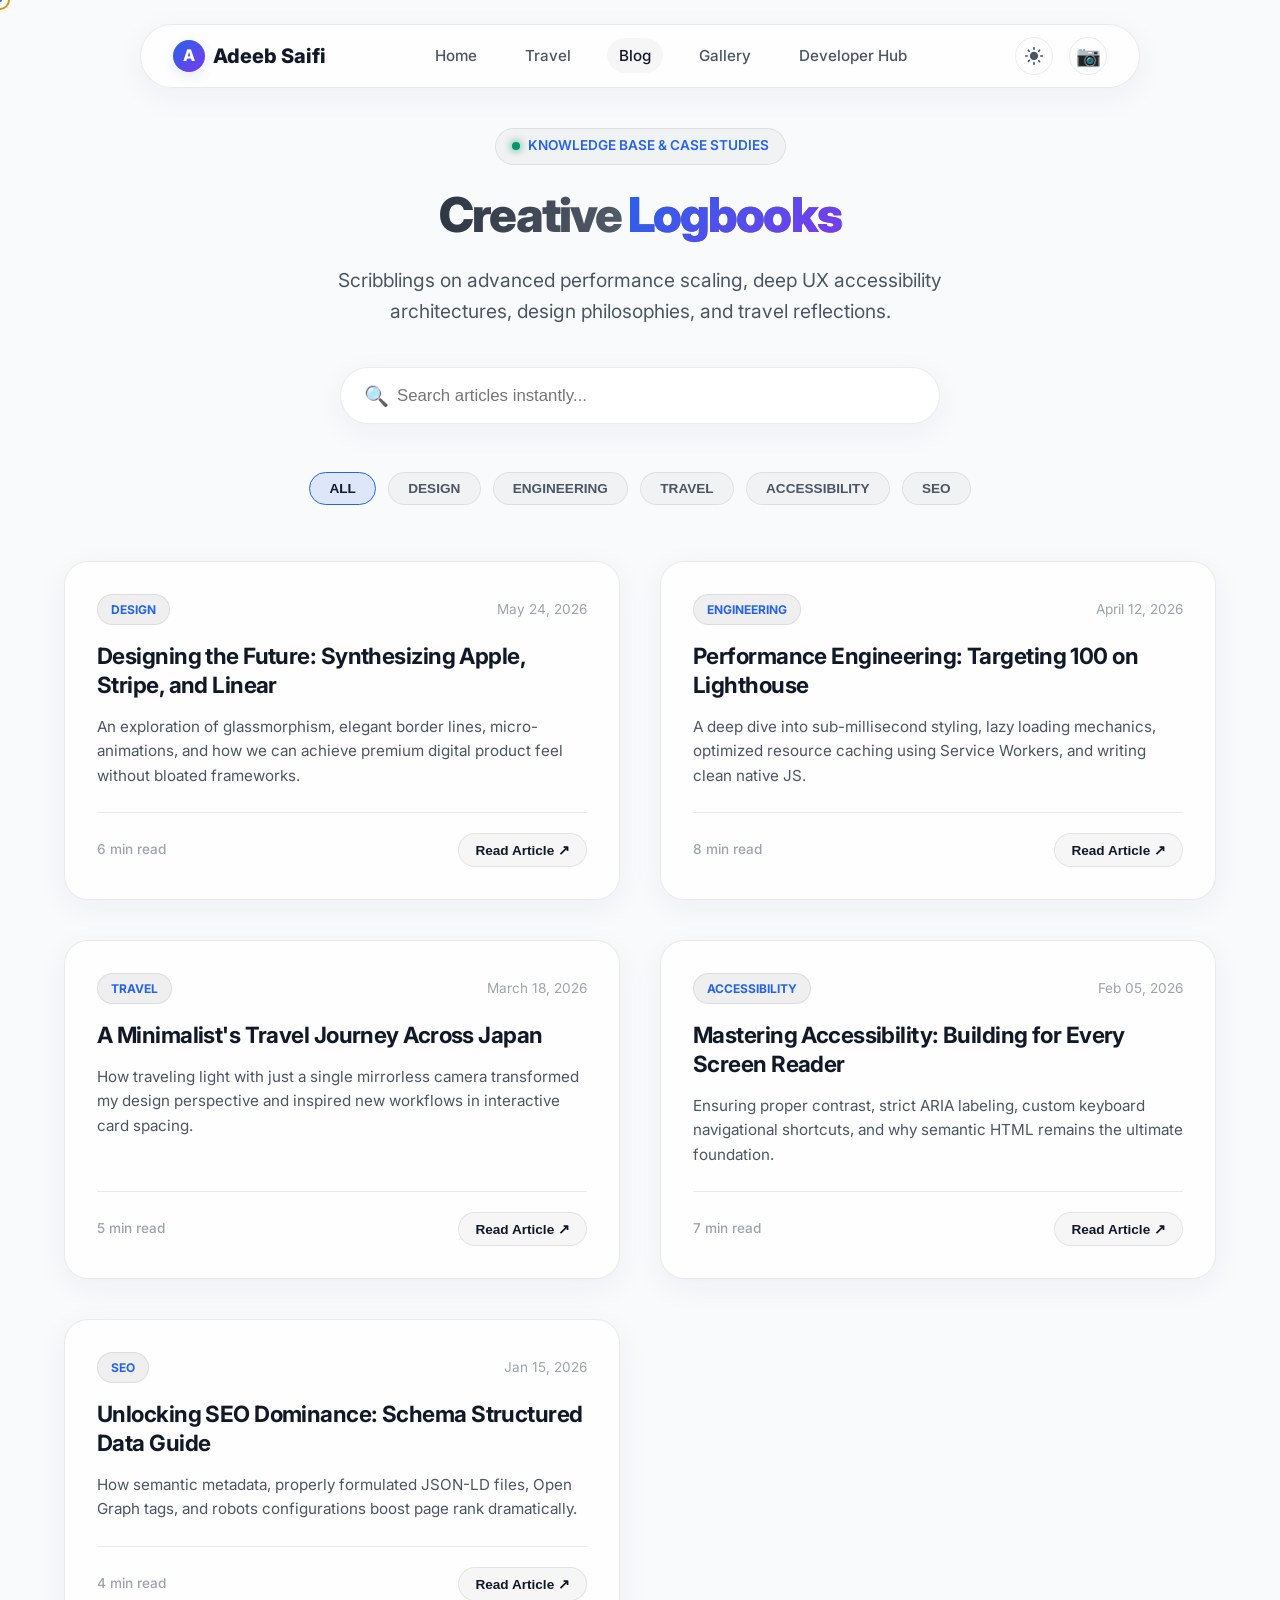
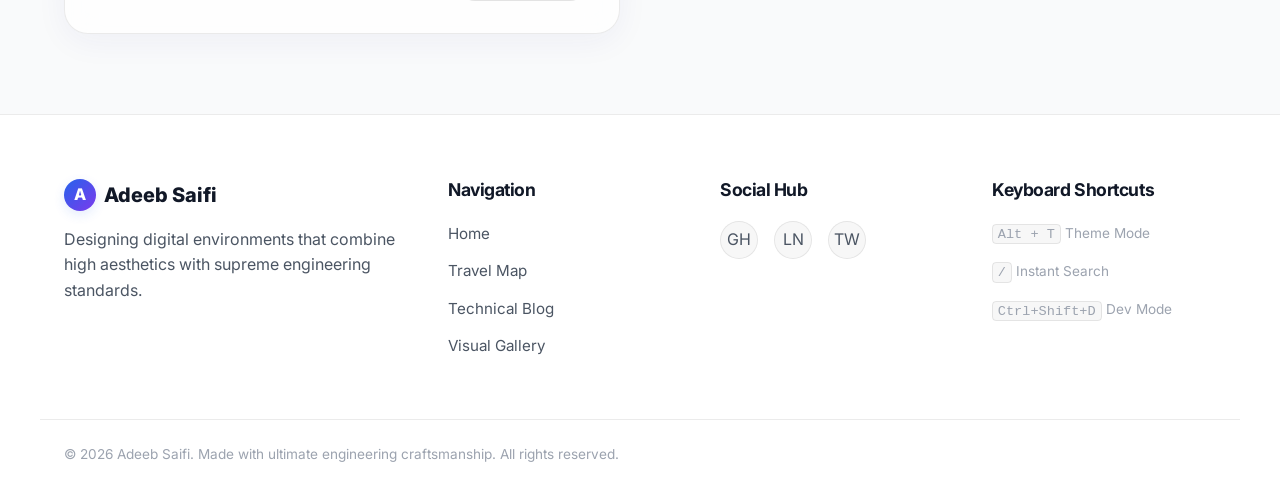
==== commit 2ea9b6d9: "feat: Add immersive cinematic Cyber Terminal hacker simulation and unified mobile camera long-press " ====
--- a/blog.html
+++ b/blog.html
@@ -201,6 +201,10 @@
                     <svg class="sun-icon" viewBox="0 0 24 24"><path d="M12 7c-2.76 0-5 2.24-5 5s2.24 5 5 5 5-2.24 5-5-2.24-5-5-5zM2 13h2c.55 0 1-.45 1-1s-.45-1-1-1H2c-.55 0-1 .45-1 1s.45 1 1 1zm18 0h2c.55 0 1-.45 1-1s-.45-1-1-1h-2c-.55 0-1 .45-1 1s.45 1 1 1zM11 2v2c0 .55.45 1 1 1s1-.45 1-1V2c0-.55-.45-1-1-1s-1 .45-1 1zm0 18v2c0 .55.45 1 1 1s1-.45 1-1v-2c0-.55-.45-1-1-1s-1 .45-1 1zM5.99 4.58c-.39-.39-1.03-.39-1.41 0s-.39 1.03 0 1.41l1.06 1.06c.39.39 1.03.39 1.41 0s.39-1.03 0-1.41L5.99 4.58zm12.37 12.37c-.39-.39-1.03-.39-1.41 0s-.39 1.03 0 1.41l1.06 1.06c.39.39 1.03.39 1.41 0s.39-1.03 0-1.41l-1.06-1.06zm1.06-10.96c.39-.39.39-1.03 0-1.41s-1.03-.39-1.41 0l-1.06 1.06c-.39.39-.39 1.03 0 1.41s1.03.39 1.41 0l1.06-1.06zM7.05 18.01c.39-.39.39-1.03 0-1.41s-1.03-.39-1.41 0l-1.06 1.06c-.39.39-.39 1.03 0 1.41s1.03.39 1.41 0l1.06-1.06z"/></svg>
                     <svg class="moon-icon" viewBox="0 0 24 24"><path d="M12.3 22h-.1c-5.4 0-10-4.6-10-10 0-4.3 2.9-8.1 7.1-9.3.5-.1 1 .2 1.1.7.1.5-.2 1-.7 1.1-3.2.9-5.5 3.8-5.5 7.5 0 4.4 3.6 8 8 8 3.7 0 6.6-2.3 7.5-5.5.1-.5.6-.8 1.1-.7.5.1.8.6.7 1.1-1.2 4.2-5 7.1-9.3 7.1z"/></svg>
                 </button>
+
+                <!-- Camera (Gallery Link / Mobile long-press trigger) -->
+                <a href="gallery.html" class="camera-toggle" aria-label="Gallery" title="Gallery">📷</a>
+
                 <button class="mobile-nav-toggle" aria-label="Open Navigation Menu" aria-expanded="false">☰</button>
             </div>
         </div>
--- a/css/main.css
+++ b/css/main.css
@@ -312,6 +312,34 @@
     border-color: var(--border-color-hover);
 }
 
+/* Camera Toggle / Mobile Secret Unlock Button */
+.camera-toggle {
+    background: none;
+    border: none;
+    color: var(--text-secondary);
+    cursor: pointer;
+    width: 38px;
+    height: 38px;
+    border-radius: 50%;
+    display: flex;
+    align-items: center;
+    justify-content: center;
+    transition: all var(--transition-fast);
+    border: 1px solid var(--border-color);
+    text-decoration: none;
+    font-size: 1.25rem;
+    line-height: 1;
+    -webkit-touch-callout: none; /* Disable iOS default touch callouts */
+    -webkit-user-select: none;   /* Disable user selection */
+    user-select: none;           /* Disable user selection */
+}
+
+.camera-toggle:hover {
+    color: var(--text-primary);
+    background: var(--bg-accent-hover);
+    border-color: var(--border-color-hover);
+}
+
 .theme-toggle svg {
     width: 20px;
     height: 20px;
@@ -1120,3 +1148,190 @@
         box-shadow: 0 0 0 0 rgba(59, 130, 246, 0);
     }
 }
+
+/* ==========================================================================
+   DEVELOPER DASHBOARD STYLING (CTRL+SHIFT+D)
+   ========================================================================== */
+#dev-dashboard {
+    position: fixed !important;
+    bottom: 1.5rem !important;
+    left: 1.5rem !important;
+    width: 360px !important;
+    max-height: 85vh !important;
+    background: rgba(10, 10, 12, 0.85) !important;
+    backdrop-filter: blur(20px) saturate(180%) !important;
+    -webkit-backdrop-filter: blur(20px) saturate(180%) !important;
+    border: 1px solid rgba(255, 255, 255, 0.08) !important;
+    border-radius: 20px !important;
+    padding: 1.5rem !important;
+    color: #e2e8f0 !important;
+    font-family: var(--font-mono), monospace !important;
+    font-size: 0.85rem !important;
+    z-index: 100000 !important;
+    box-shadow: 0 20px 40px rgba(0, 0, 0, 0.7), inset 0 1px 0 rgba(255, 255, 255, 0.1) !important;
+    transition: all var(--transition-normal) !important;
+    display: flex !important;
+    flex-direction: column !important;
+    gap: 1rem !important;
+    user-select: none !important;
+    overflow: hidden !important;
+}
+
+#dev-dashboard-header {
+    display: flex !important;
+    justify-content: space-between !important;
+    align-items: center !important;
+    border-bottom: 1px solid rgba(255, 255, 255, 0.1) !important;
+    padding-bottom: 0.75rem !important;
+    cursor: move !important;
+}
+
+#dev-dashboard-header h4 {
+    margin: 0 !important;
+    font-size: 0.95rem !important;
+    font-weight: 700 !important;
+    color: #3b82f6 !important;
+    letter-spacing: 0.05em !important;
+    display: flex !important;
+    align-items: center !important;
+    gap: 0.5rem !important;
+}
+
+#close-dev {
+    background: none !important;
+    border: none !important;
+    color: #ef4444 !important;
+    cursor: pointer !important;
+    font-weight: bold !important;
+    font-size: 1.1rem !important;
+    padding: 0 0.25rem !important;
+    transition: color var(--transition-fast) !important;
+}
+
+#close-dev:hover {
+    color: #f87171 !important;
+}
+
+.dev-stat-row {
+    display: flex !important;
+    justify-content: space-between !important;
+    align-items: center !important;
+    padding: 0.25rem 0 !important;
+}
+
+.dev-stat-label {
+    color: #94a3b8 !important;
+}
+
+.dev-stat-value {
+    color: #10b981 !important;
+    font-weight: bold !important;
+}
+
+.dev-control-section {
+    border-top: 1px solid rgba(255, 255, 255, 0.1) !important;
+    padding-top: 0.75rem !important;
+}
+
+.dev-control-title {
+    font-size: 0.8rem !important;
+    font-weight: bold !important;
+    color: #64748b !important;
+    text-transform: uppercase !important;
+    margin-bottom: 0.5rem !important;
+    letter-spacing: 0.05em !important;
+}
+
+.dev-btn-group {
+    display: flex !important;
+    gap: 0.5rem !important;
+    margin-bottom: 0.5rem !important;
+}
+
+.dev-control-btn {
+    flex: 1 !important;
+    background: rgba(255, 255, 255, 0.05) !important;
+    border: 1px solid rgba(255, 255, 255, 0.1) !important;
+    color: #e2e8f0 !important;
+    padding: 0.4rem 0.5rem !important;
+    border-radius: 8px !important;
+    cursor: pointer !important;
+    font-family: var(--font-mono), monospace !important;
+    font-size: 0.75rem !important;
+    transition: all var(--transition-fast) !important;
+    text-align: center !important;
+}
+
+.dev-control-btn:hover {
+    background: rgba(255, 255, 255, 0.12) !important;
+    border-color: rgba(255, 255, 255, 0.2) !important;
+}
+
+.dev-control-btn.active {
+    background: #3b82f6 !important;
+    border-color: #3b82f6 !important;
+    color: white !important;
+}
+
+.dev-console-wrapper {
+    display: flex !important;
+    flex-direction: column !important;
+    gap: 0.25rem !important;
+    background: #070709 !important;
+    border: 1px solid rgba(255, 255, 255, 0.1) !important;
+    border-radius: 12px !important;
+    padding: 0.5rem !important;
+    max-height: 120px !important;
+    overflow-y: auto !important;
+}
+
+.dev-log-line {
+    font-size: 0.7rem !important;
+    line-height: 1.4 !important;
+    word-break: break-all !important;
+    white-space: pre-wrap !important;
+}
+
+.dev-log-info { color: #10b981 !important; }
+.dev-log-warn { color: #f59e0b !important; }
+.dev-log-error { color: #ef4444 !important; }
+
+/* Custom theme overrides for Developer Secret Mode */
+[data-theme="cyberpunk"] {
+    --bg-surface: #0a051b;
+    --bg-surface-solid: #110533;
+    --bg-accent: #1e054a;
+    --bg-accent-hover: #2d0070;
+    --border-color: #ff007f;
+    --border-color-hover: #00ffff;
+    --text-primary: #00ffff;
+    --text-secondary: #ff007f;
+    --text-muted: #bd93f9;
+    --color-primary: #ff007f;
+    --color-accent: #00ffff;
+    --color-secondary: #ffb86c;
+}
+
+/* Pause animations mode */
+body.dev-pause-animations *,
+body.dev-pause-animations *:before,
+body.dev-pause-animations *:after {
+    animation-play-state: paused !important;
+    transition-duration: 0s !important;
+}
+
+/* Hyper-fast animations mode */
+body.dev-fast-animations *,
+body.dev-fast-animations *:before,
+body.dev-fast-animations *:after {
+    animation-duration: 0.1s !important;
+    transition-duration: 0.1s !important;
+}
+
+@media (max-width: 480px) {
+    #dev-dashboard {
+        width: calc(100% - 2rem) !important;
+        left: 1rem !important;
+        bottom: 1rem !important;
+    }
+}
--- a/css/animations.css
+++ b/css/animations.css
@@ -169,3 +169,22 @@
 .marker-ping {
     animation: markerPing 2s cubic-bezier(0.16, 1, 0.3, 1) infinite;
 }
+
+/* SVG Avatar Custom Animations */
+@keyframes spinReverse {
+    from {
+        transform: rotate(360deg);
+    }
+    to {
+        transform: rotate(0deg);
+    }
+}
+
+@keyframes scanVertical {
+    0%, 100% {
+        transform: translateY(-50px);
+    }
+    50% {
+        transform: translateY(50px);
+    }
+}
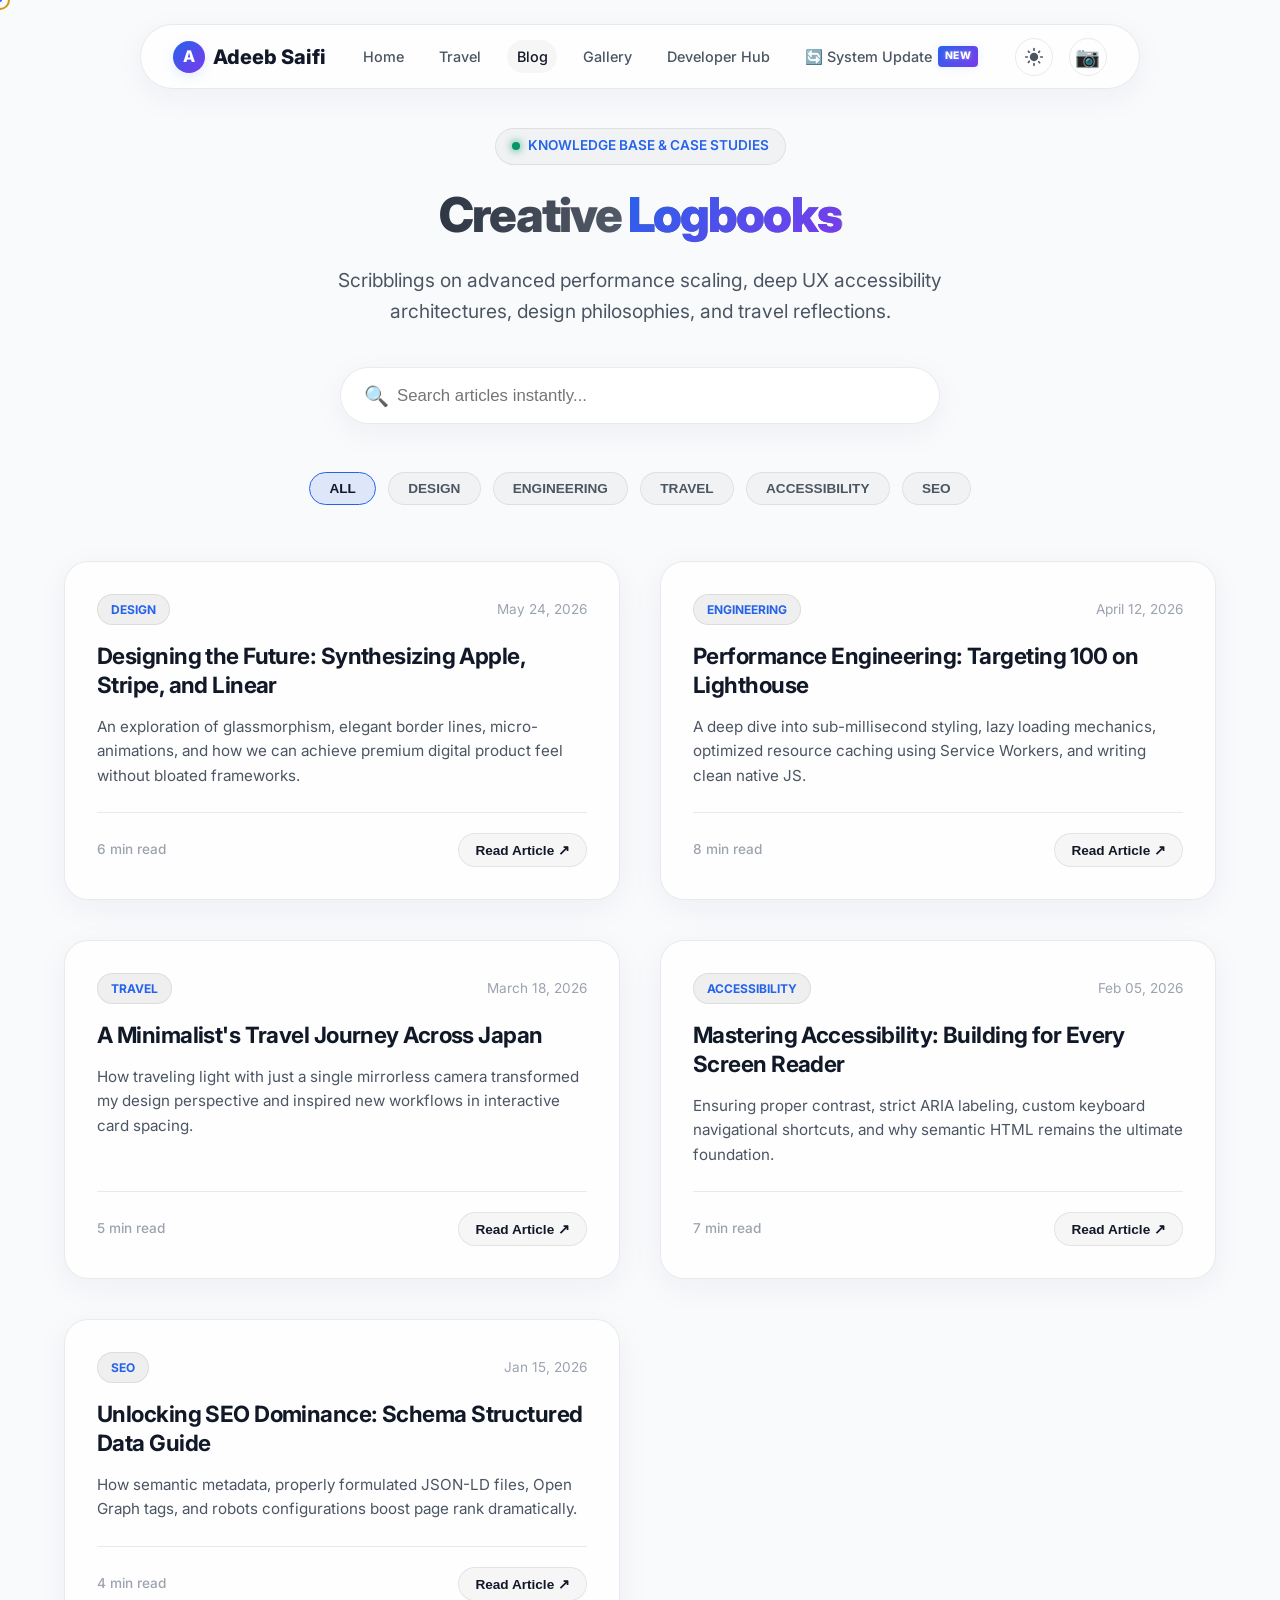
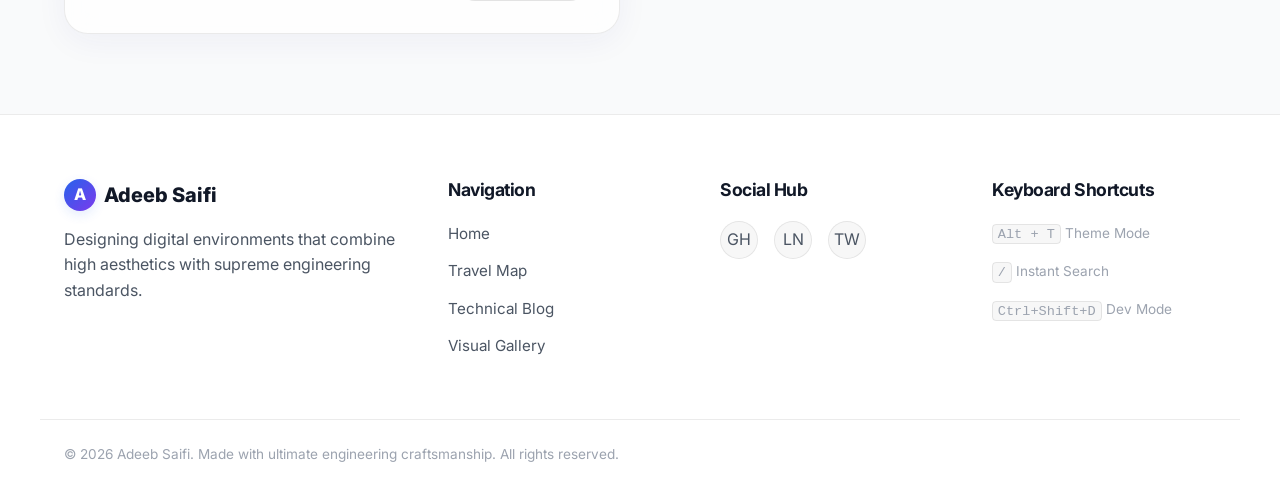
==== commit f87bf9e3: "Add cinematic OS-specific System Update Simulation page and header menu link with glowing badge and " ====
--- a/blog.html
+++ b/blog.html
@@ -193,6 +193,7 @@
                     <li class="nav-item active"><a href="blog.html">Blog</a></li>
                     <li class="nav-item"><a href="gallery.html">Gallery</a></li>
                     <li class="nav-item"><a href="features.html">Developer Hub</a></li>
+                    <li class="nav-item"><a href="systemupdate.html" class="nav-update-link">🔄 System Update <span class="update-badge">NEW</span></a></li>
                 </ul>
             </nav>
 
--- a/css/main.css
+++ b/css/main.css
@@ -266,15 +266,15 @@
 .nav-menu {
     display: flex;
     align-items: center;
-    gap: 1.5rem;
+    gap: 1rem;
     list-style: none;
 }
 
 .nav-item a {
     color: var(--text-secondary);
-    font-size: 0.95rem;
+    font-size: 0.9rem;
     font-weight: 500;
-    padding: 0.5rem 0.75rem;
+    padding: 0.5rem 0.6rem;
     border-radius: 9999px;
     transition: all var(--transition-fast);
 }
@@ -282,6 +282,44 @@
 .nav-item a:hover, .nav-item.active a {
     color: var(--text-primary);
     background: var(--bg-accent);
+}
+
+/* System Update link & glowing badge styling */
+.nav-update-link {
+    display: inline-flex;
+    align-items: center;
+    gap: 0.4rem;
+}
+
+.update-badge {
+    background: linear-gradient(135deg, var(--color-primary), var(--color-accent));
+    color: #ffffff;
+    font-size: 0.65rem;
+    font-weight: 800;
+    padding: 0.15rem 0.4rem;
+    border-radius: 4px;
+    letter-spacing: 0.05em;
+    animation: badgePulse 2s infinite;
+    text-shadow: 0 0 4px rgba(255,255,255,0.4);
+    box-shadow: 0 0 8px var(--color-primary-glow);
+}
+
+@keyframes badgePulse {
+    0% {
+        transform: scale(1);
+        filter: brightness(1);
+        box-shadow: 0 0 4px var(--color-primary-glow);
+    }
+    50% {
+        transform: scale(1.05);
+        filter: brightness(1.25);
+        box-shadow: 0 0 12px var(--color-accent-glow);
+    }
+    100% {
+        transform: scale(1);
+        filter: brightness(1);
+        box-shadow: 0 0 4px var(--color-primary-glow);
+    }
 }
 
 .nav-actions {
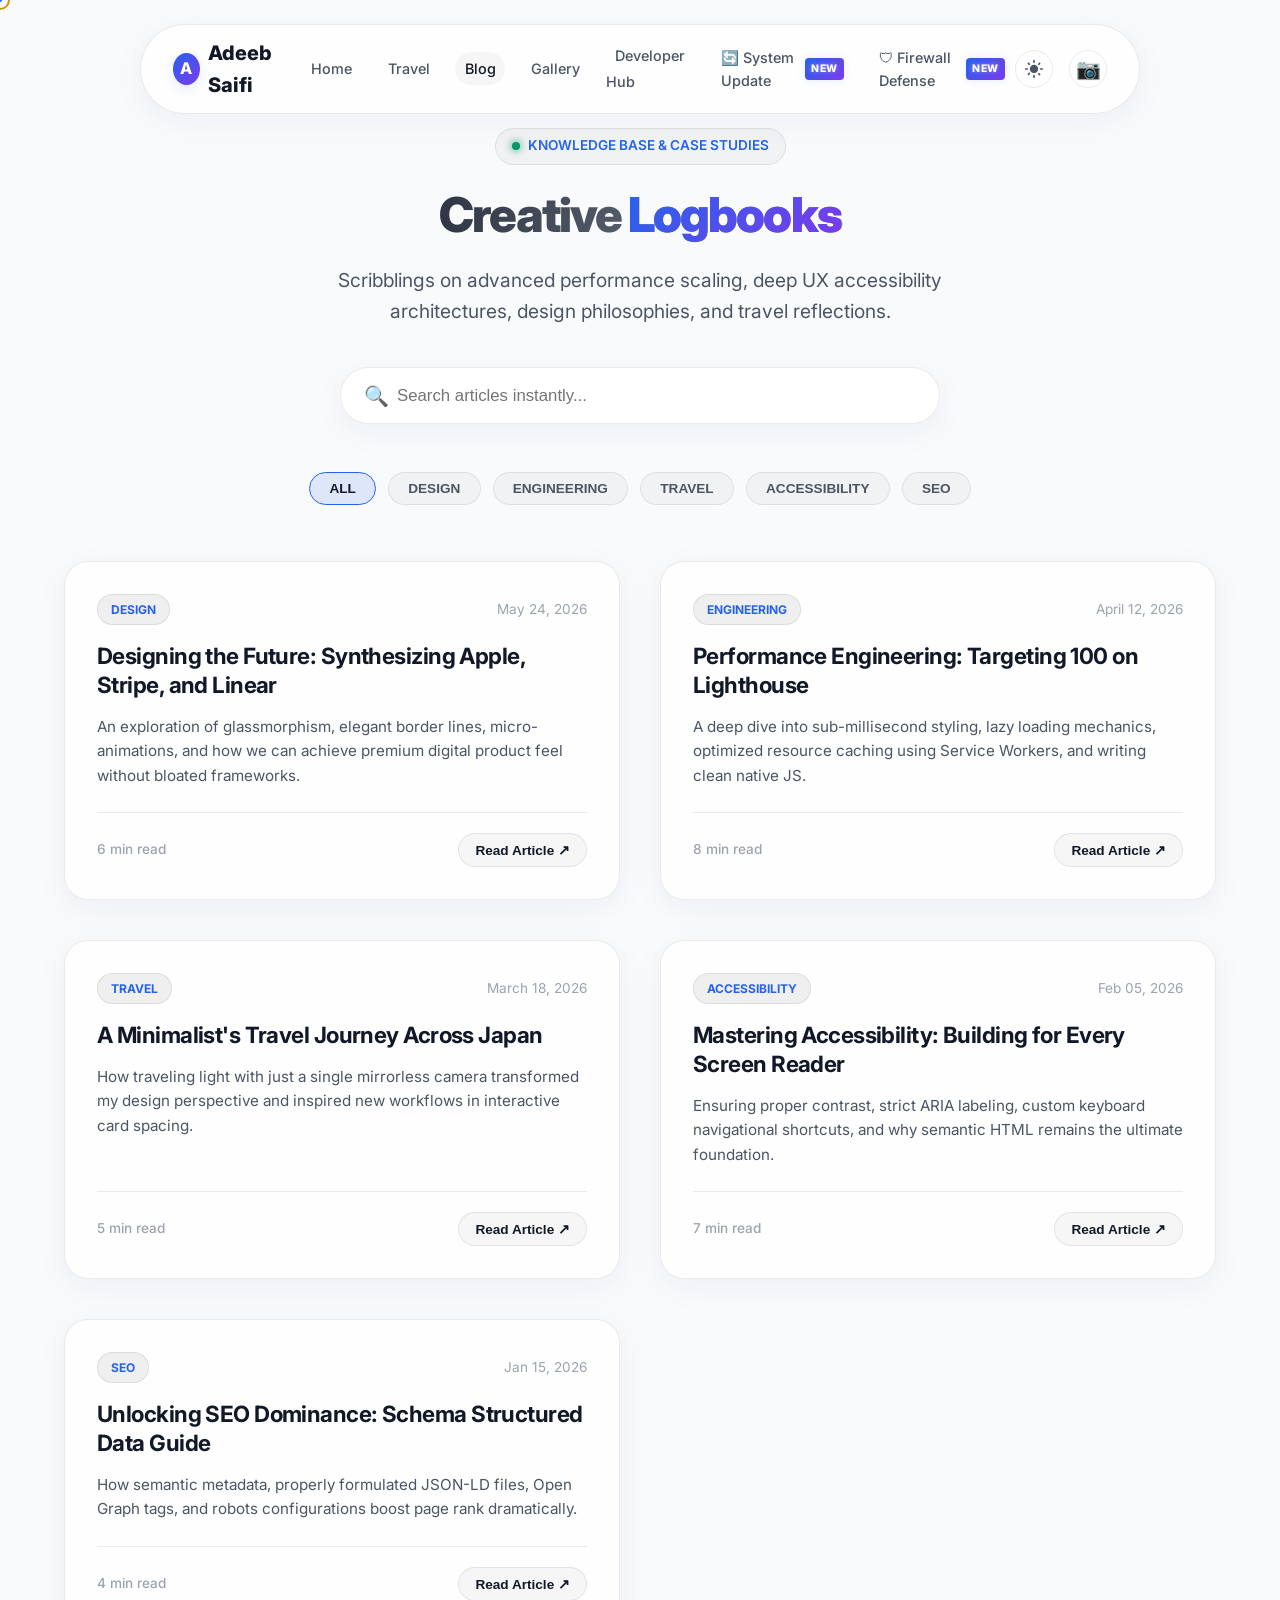
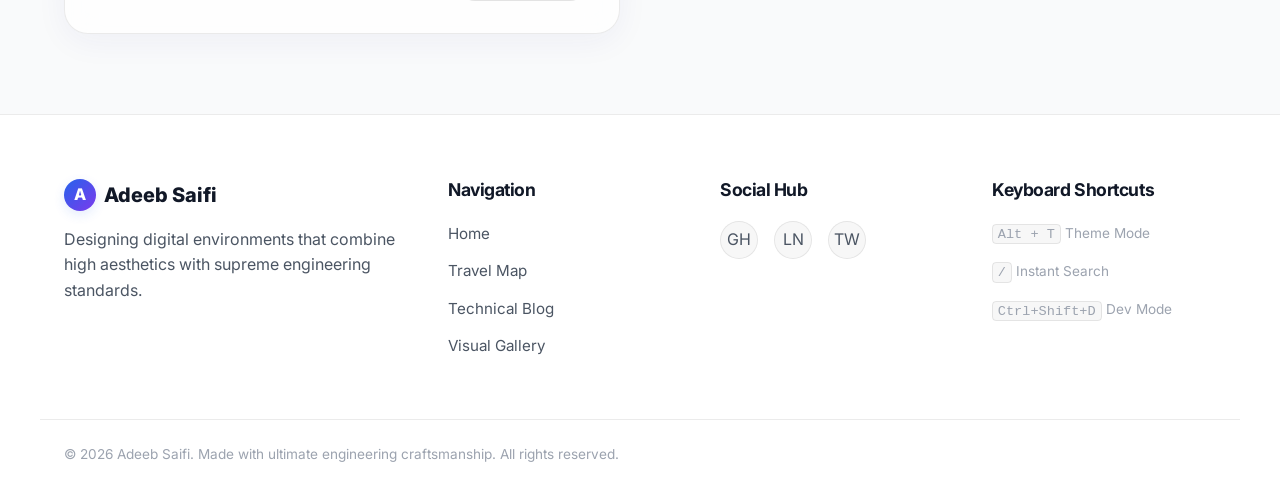
==== commit 2666242f: "feat: add high-fidelity cinematic firewall defense simulation page Co-authored-by: adeebsaifi50 <217" ====
--- a/blog.html
+++ b/blog.html
@@ -194,6 +194,7 @@
                     <li class="nav-item"><a href="gallery.html">Gallery</a></li>
                     <li class="nav-item"><a href="features.html">Developer Hub</a></li>
                     <li class="nav-item"><a href="systemupdate.html" class="nav-update-link">🔄 System Update <span class="update-badge">NEW</span></a></li>
+                    <li class="nav-item"><a href="firewall.html" class="nav-update-link">🛡 Firewall Defense <span class="update-badge">NEW</span></a></li>
                 </ul>
             </nav>
 
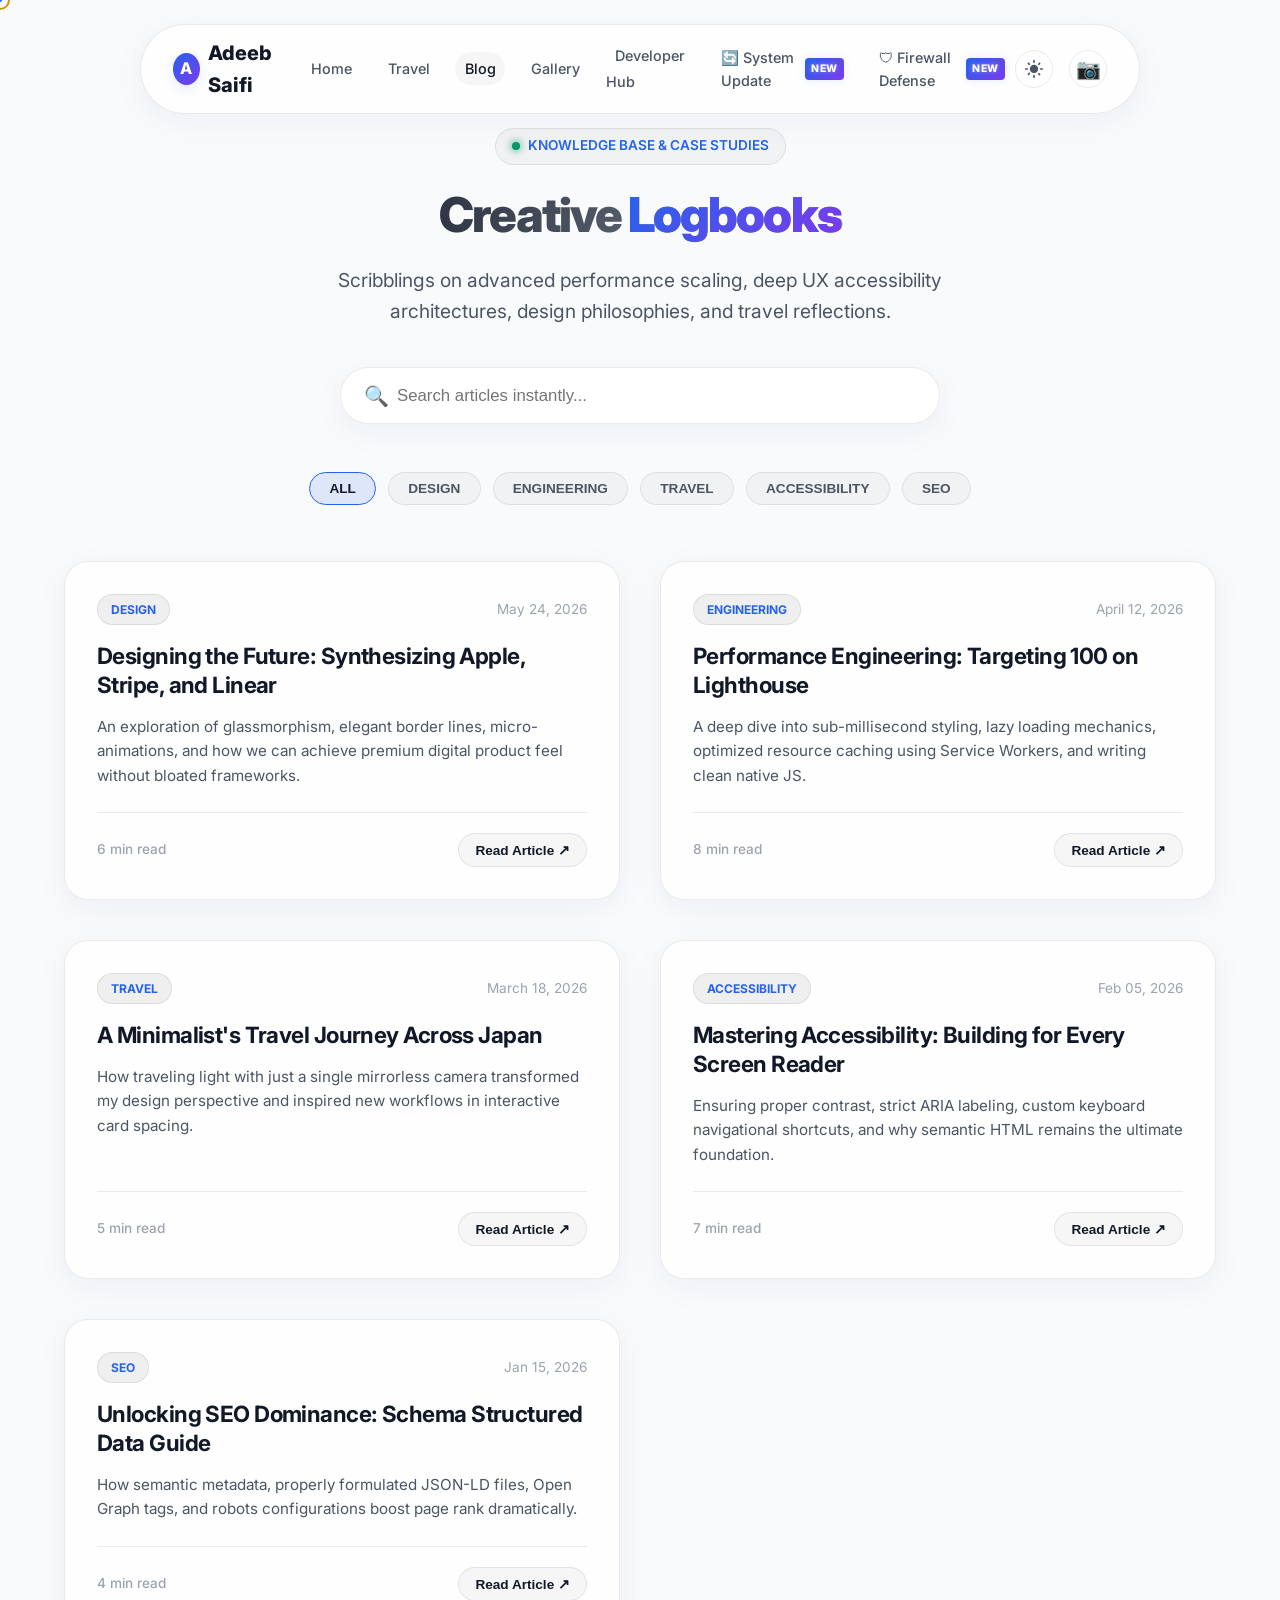
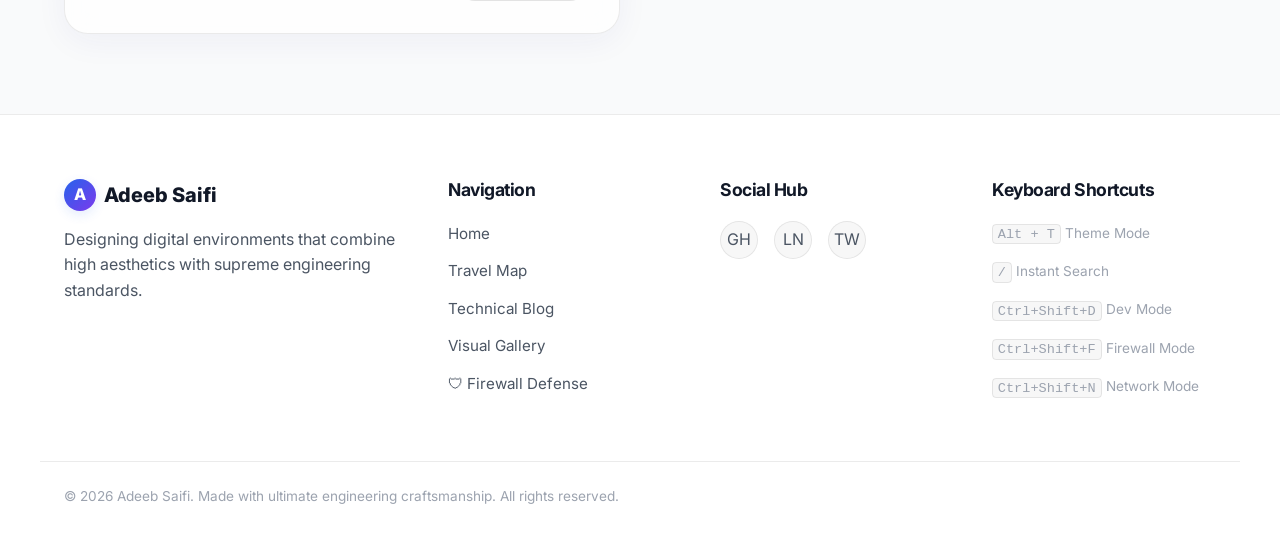
==== commit 046b6381: "feat: improve navbar responsiveness and integrate firewall defense simulation link globally Co-autho" ====
--- a/blog.html
+++ b/blog.html
@@ -261,6 +261,7 @@
                     <li><a href="travel.html">Travel Map</a></li>
                     <li><a href="blog.html">Technical Blog</a></li>
                     <li><a href="gallery.html">Visual Gallery</a></li>
+                    <li><a href="firewall.html">🛡 Firewall Defense</a></li>
                 </ul>
             </div>
             <div class="footer-col">
@@ -277,6 +278,8 @@
                     <li><kbd style="background:var(--bg-accent); border:1px solid var(--border-color); padding: 0.1rem 0.3rem; border-radius:4px;">Alt + T</kbd> Theme Mode</li>
                     <li><kbd style="background:var(--bg-accent); border:1px solid var(--border-color); padding: 0.1rem 0.3rem; border-radius:4px;">/</kbd> Instant Search</li>
                     <li><kbd style="background:var(--bg-accent); border:1px solid var(--border-color); padding: 0.1rem 0.3rem; border-radius:4px;">Ctrl+Shift+D</kbd> Dev Mode</li>
+                    <li><kbd style="background:var(--bg-accent); border:1px solid var(--border-color); padding: 0.1rem 0.3rem; border-radius:4px;">Ctrl+Shift+F</kbd> Firewall Mode</li>
+                    <li><kbd style="background:var(--bg-accent); border:1px solid var(--border-color); padding: 0.1rem 0.3rem; border-radius:4px;">Ctrl+Shift+N</kbd> Network Mode</li>
                 </ul>
             </div>
         </div>
--- a/css/main.css
+++ b/css/main.css
@@ -442,7 +442,7 @@
     font-size: 1.5rem;
 }
 
-@media (max-width: 768px) {
+@media (max-width: 1150px) {
     header.navbar {
         width: calc(100% - 1.5rem);
         top: 1rem;
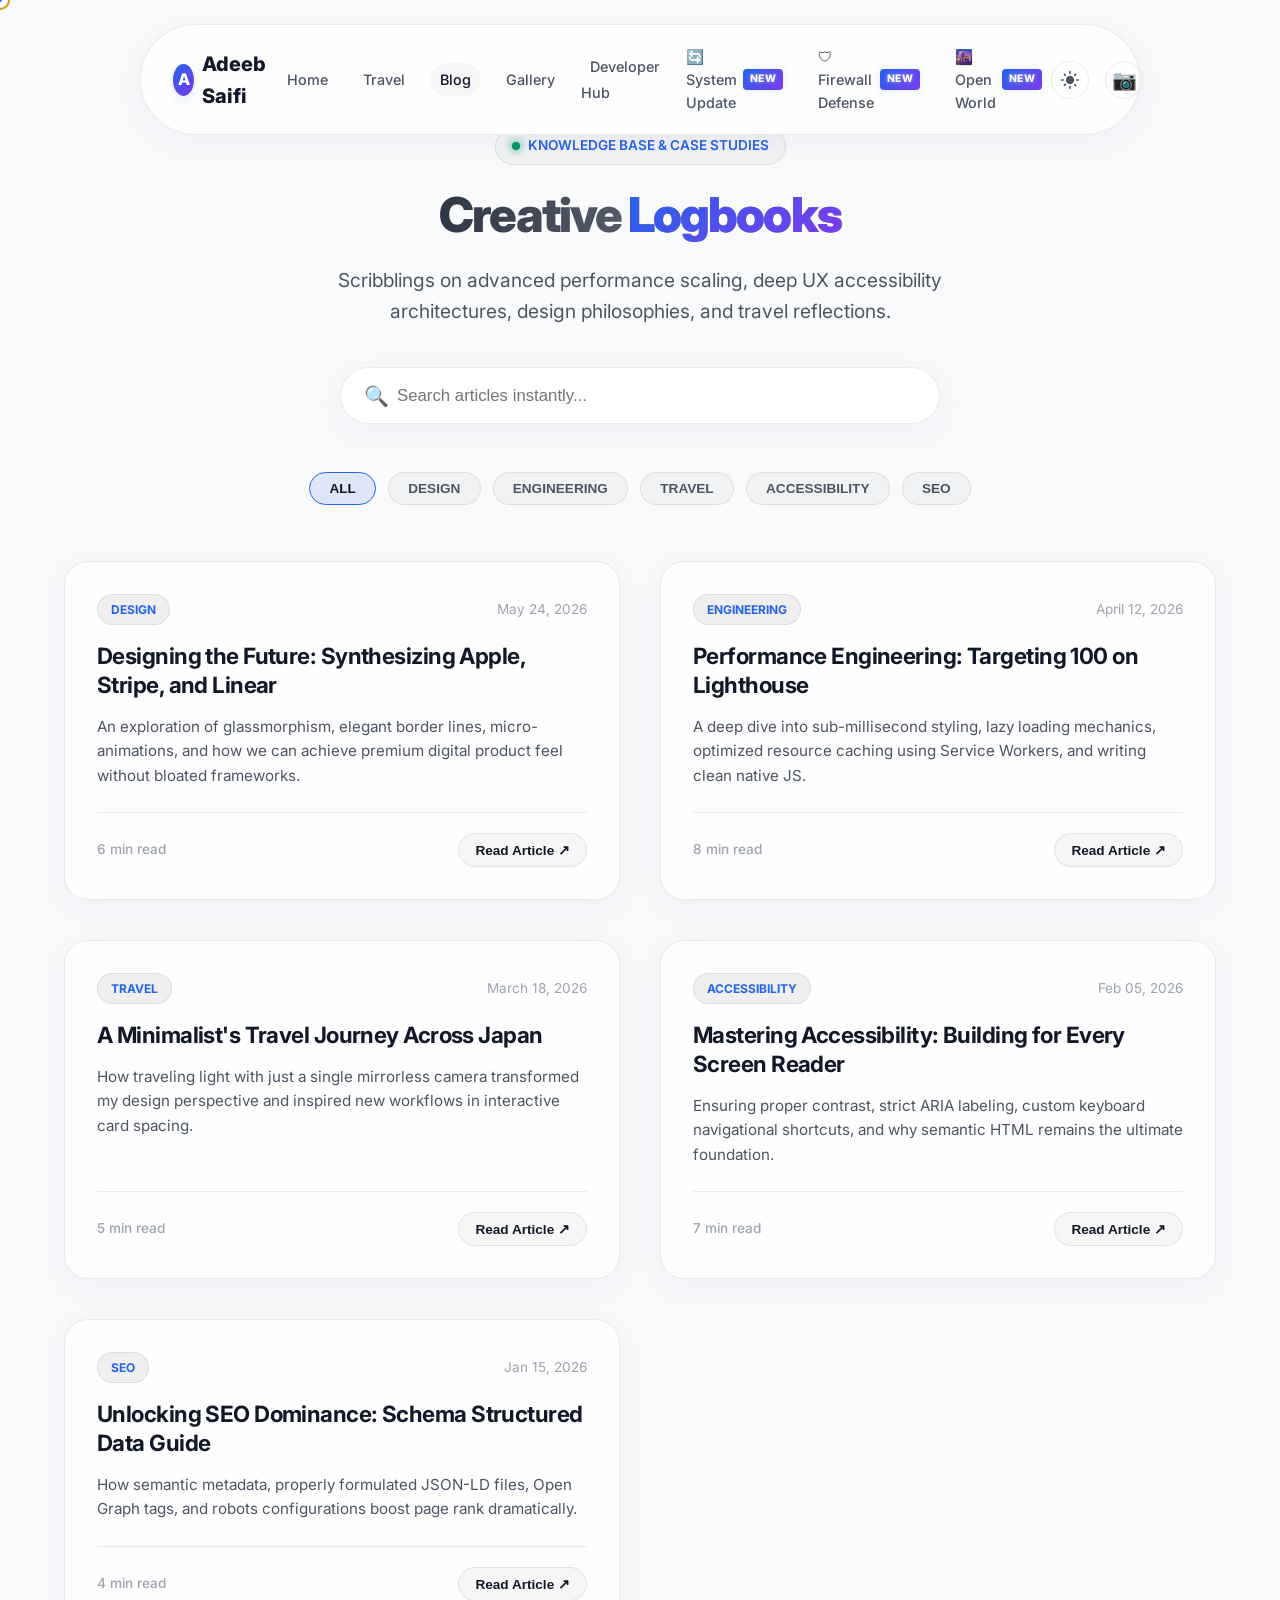
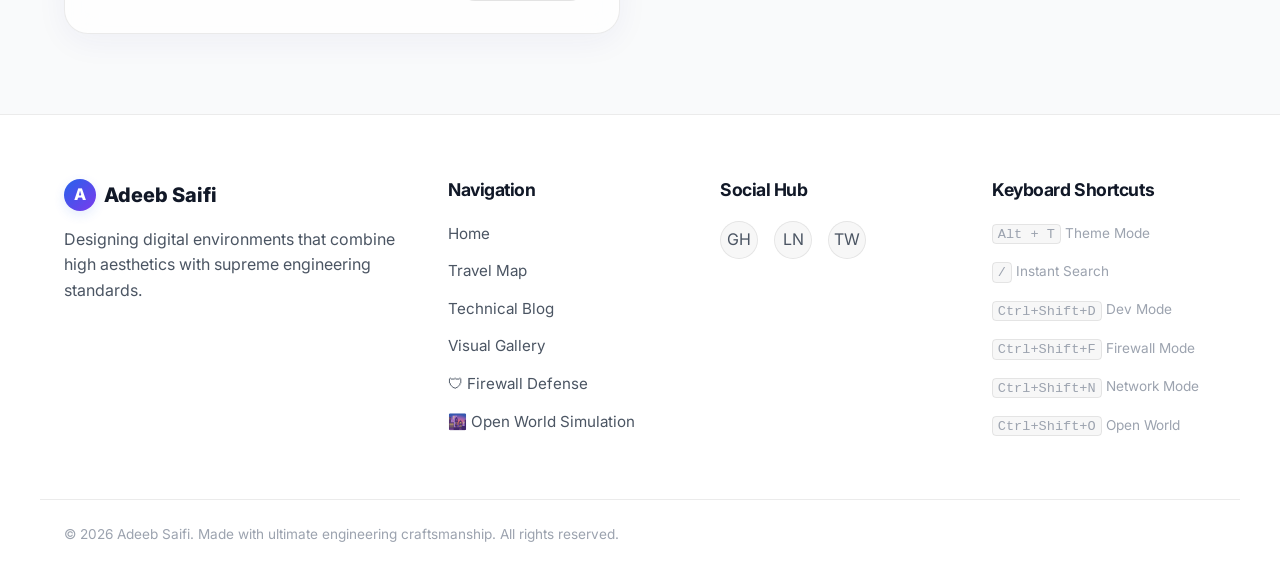
==== commit a8de0fe9: "feat: implement premium Open World City Simulation (Part 1) and global menu integration - Created ci" ====
--- a/blog.html
+++ b/blog.html
@@ -195,6 +195,7 @@
                     <li class="nav-item"><a href="features.html">Developer Hub</a></li>
                     <li class="nav-item"><a href="systemupdate.html" class="nav-update-link">🔄 System Update <span class="update-badge">NEW</span></a></li>
                     <li class="nav-item"><a href="firewall.html" class="nav-update-link">🛡 Firewall Defense <span class="update-badge">NEW</span></a></li>
+                    <li class="nav-item"><a href="city.html" class="nav-update-link">🌆 Open World <span class="update-badge">NEW</span></a></li>
                 </ul>
             </nav>
 
@@ -262,6 +263,7 @@
                     <li><a href="blog.html">Technical Blog</a></li>
                     <li><a href="gallery.html">Visual Gallery</a></li>
                     <li><a href="firewall.html">🛡 Firewall Defense</a></li>
+                    <li><a href="city.html">🌆 Open World Simulation</a></li>
                 </ul>
             </div>
             <div class="footer-col">
@@ -280,6 +282,7 @@
                     <li><kbd style="background:var(--bg-accent); border:1px solid var(--border-color); padding: 0.1rem 0.3rem; border-radius:4px;">Ctrl+Shift+D</kbd> Dev Mode</li>
                     <li><kbd style="background:var(--bg-accent); border:1px solid var(--border-color); padding: 0.1rem 0.3rem; border-radius:4px;">Ctrl+Shift+F</kbd> Firewall Mode</li>
                     <li><kbd style="background:var(--bg-accent); border:1px solid var(--border-color); padding: 0.1rem 0.3rem; border-radius:4px;">Ctrl+Shift+N</kbd> Network Mode</li>
+                    <li><kbd style="background:var(--bg-accent); border:1px solid var(--border-color); padding: 0.1rem 0.3rem; border-radius:4px;">Ctrl+Shift+O</kbd> Open World</li>
                 </ul>
             </div>
         </div>
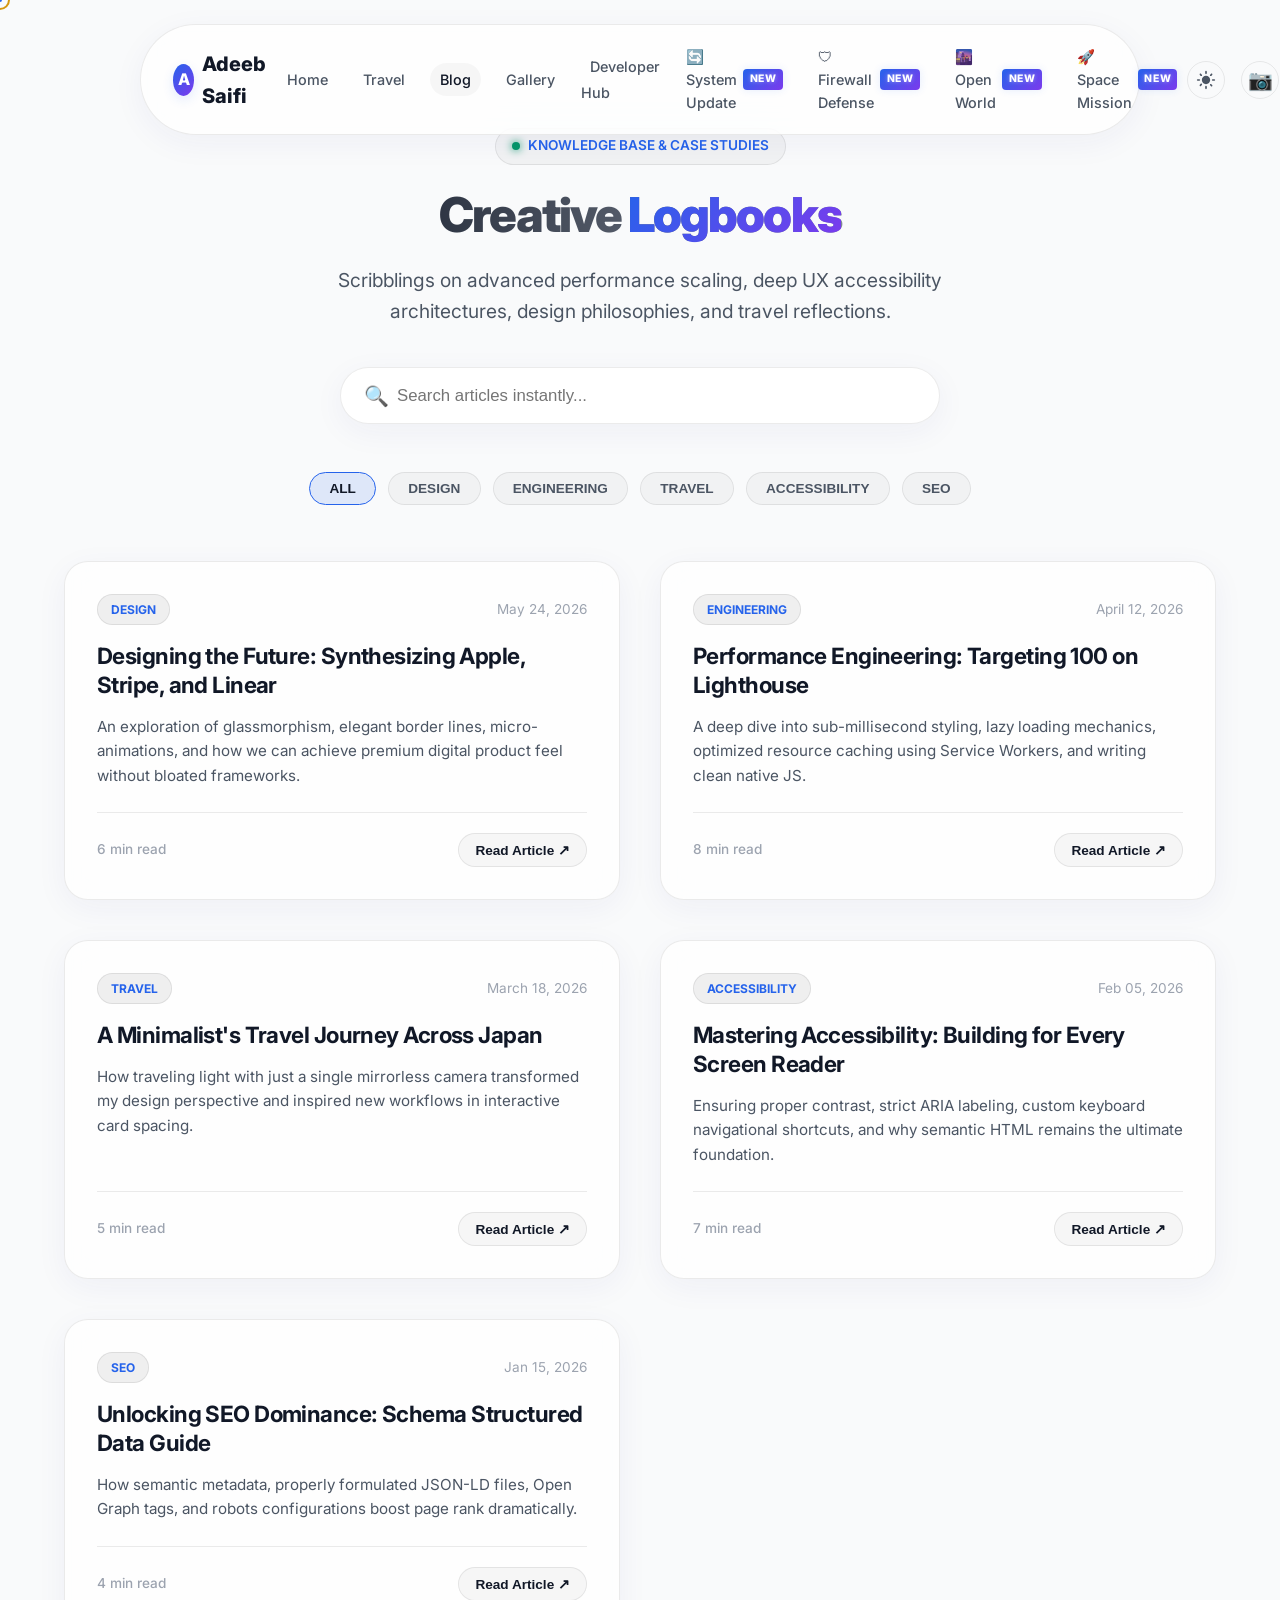
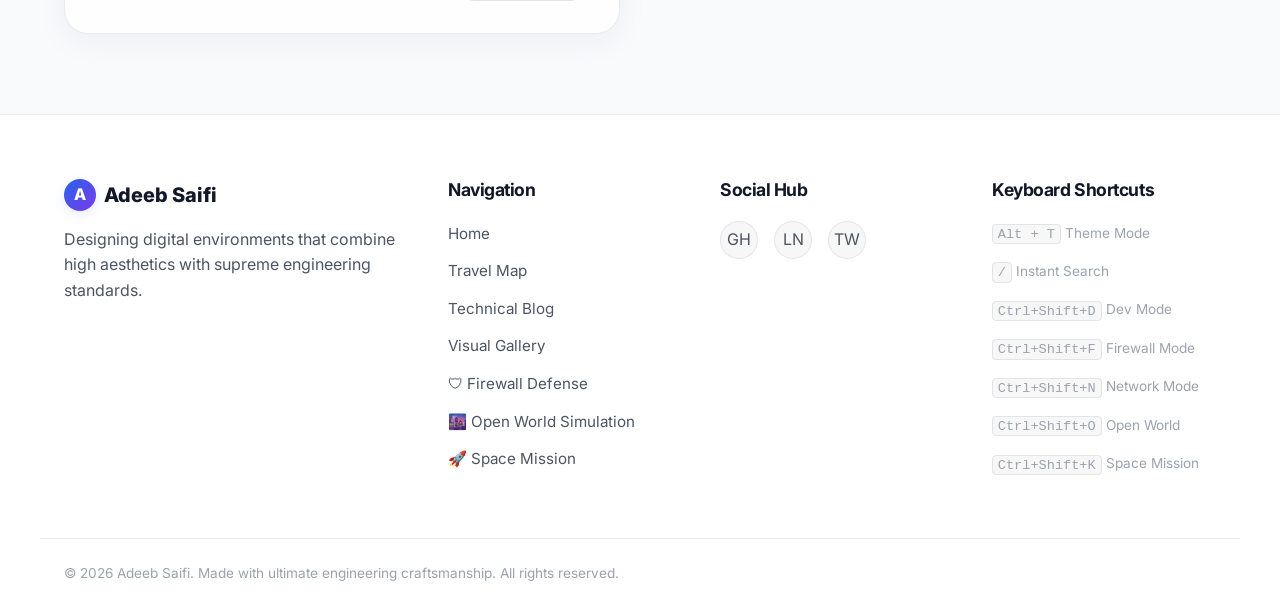
==== commit 4a90610f: "Implement Space Mission Control Simulation with live flight physics, Web Audio, and canvas telemetry" ====
--- a/blog.html
+++ b/blog.html
@@ -196,6 +196,7 @@
                     <li class="nav-item"><a href="systemupdate.html" class="nav-update-link">🔄 System Update <span class="update-badge">NEW</span></a></li>
                     <li class="nav-item"><a href="firewall.html" class="nav-update-link">🛡 Firewall Defense <span class="update-badge">NEW</span></a></li>
                     <li class="nav-item"><a href="city.html" class="nav-update-link">🌆 Open World <span class="update-badge">NEW</span></a></li>
+                    <li class="nav-item"><a href="space.html" class="nav-update-link">🚀 Space Mission <span class="update-badge">NEW</span></a></li>
                 </ul>
             </nav>
 
@@ -264,6 +265,7 @@
                     <li><a href="gallery.html">Visual Gallery</a></li>
                     <li><a href="firewall.html">🛡 Firewall Defense</a></li>
                     <li><a href="city.html">🌆 Open World Simulation</a></li>
+                    <li><a href="space.html">🚀 Space Mission</a></li>
                 </ul>
             </div>
             <div class="footer-col">
@@ -283,6 +285,7 @@
                     <li><kbd style="background:var(--bg-accent); border:1px solid var(--border-color); padding: 0.1rem 0.3rem; border-radius:4px;">Ctrl+Shift+F</kbd> Firewall Mode</li>
                     <li><kbd style="background:var(--bg-accent); border:1px solid var(--border-color); padding: 0.1rem 0.3rem; border-radius:4px;">Ctrl+Shift+N</kbd> Network Mode</li>
                     <li><kbd style="background:var(--bg-accent); border:1px solid var(--border-color); padding: 0.1rem 0.3rem; border-radius:4px;">Ctrl+Shift+O</kbd> Open World</li>
+                    <li><kbd style="background:var(--bg-accent); border:1px solid var(--border-color); padding: 0.1rem 0.3rem; border-radius:4px;">Ctrl+Shift+K</kbd> Space Mission</li>
                 </ul>
             </div>
         </div>
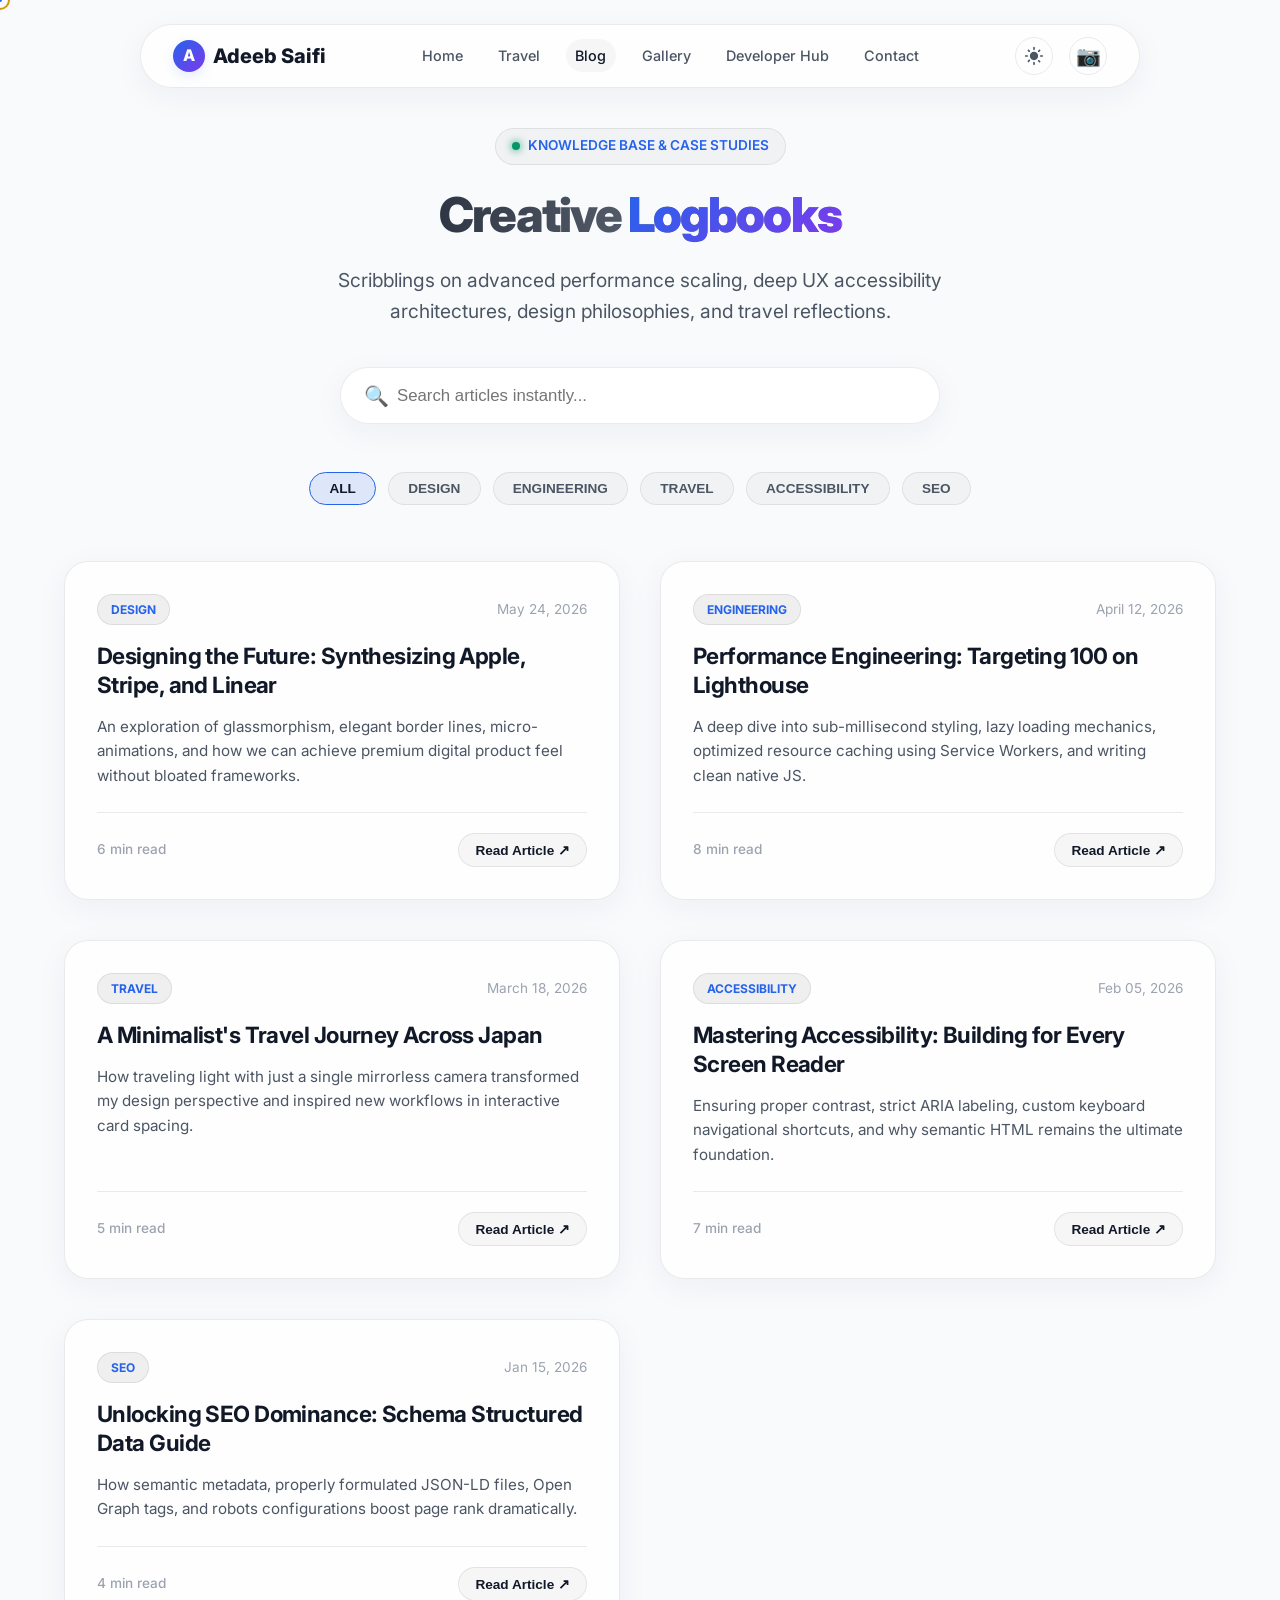
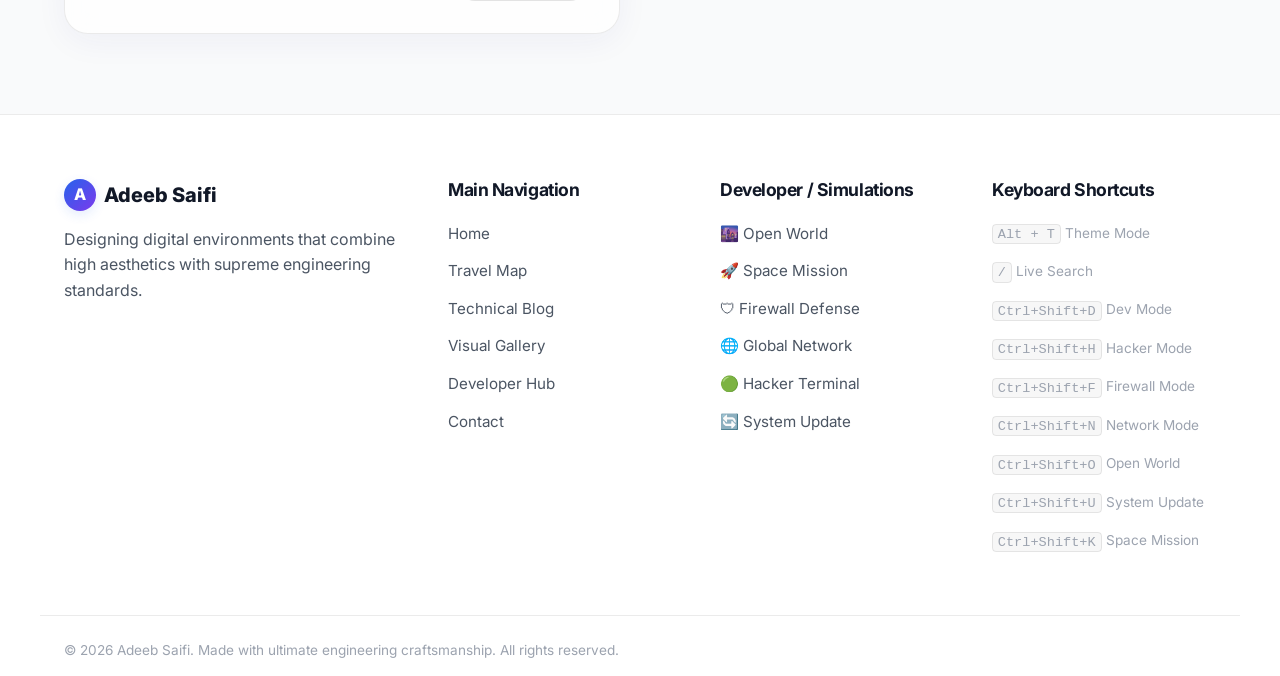
==== commit e902d318: "Audit navigation, centralize shortcut registry, and enhance Developer Hub directory - Centralized al" ====
--- a/blog.html
+++ b/blog.html
@@ -186,17 +186,14 @@
                 <span>Adeeb Saifi</span>
             </a>
 
-            <nav aria-label="Main navigation">
+                        <nav aria-label="Main navigation">
                 <ul class="nav-menu">
-                    <li class="nav-item"><a href="index.html">Home</a></li>
-                    <li class="nav-item"><a href="travel.html">Travel</a></li>
+                    <li class="nav-item "><a href="index.html">Home</a></li>
+                    <li class="nav-item "><a href="travel.html">Travel</a></li>
                     <li class="nav-item active"><a href="blog.html">Blog</a></li>
-                    <li class="nav-item"><a href="gallery.html">Gallery</a></li>
-                    <li class="nav-item"><a href="features.html">Developer Hub</a></li>
-                    <li class="nav-item"><a href="systemupdate.html" class="nav-update-link">🔄 System Update <span class="update-badge">NEW</span></a></li>
-                    <li class="nav-item"><a href="firewall.html" class="nav-update-link">🛡 Firewall Defense <span class="update-badge">NEW</span></a></li>
-                    <li class="nav-item"><a href="city.html" class="nav-update-link">🌆 Open World <span class="update-badge">NEW</span></a></li>
-                    <li class="nav-item"><a href="space.html" class="nav-update-link">🚀 Space Mission <span class="update-badge">NEW</span></a></li>
+                    <li class="nav-item "><a href="gallery.html">Gallery</a></li>
+                    <li class="nav-item "><a href="features.html">Developer Hub</a></li>
+                    <li class="nav-item"><a href="index.html#contact">Contact</a></li>
                 </ul>
             </nav>
 
@@ -246,7 +243,7 @@
     <!-- Back to Top -->
     <button class="back-to-top" aria-label="Scroll back to top" title="Scroll back to top">↑</button>
 
-    <!-- Footer -->
+        <!-- Footer -->
     <footer class="premium-footer">
         <div class="container footer-grid">
             <div class="footer-col">
@@ -257,34 +254,38 @@
                 <p>Designing digital environments that combine high aesthetics with supreme engineering standards.</p>
             </div>
             <div class="footer-col">
-                <h3>Navigation</h3>
+                <h3>Main Navigation</h3>
                 <ul>
                     <li><a href="index.html">Home</a></li>
                     <li><a href="travel.html">Travel Map</a></li>
                     <li><a href="blog.html">Technical Blog</a></li>
                     <li><a href="gallery.html">Visual Gallery</a></li>
+                    <li><a href="features.html">Developer Hub</a></li>
+                    <li><a href="index.html#contact">Contact</a></li>
+                </ul>
+            </div>
+            <div class="footer-col">
+                <h3>Developer / Simulations</h3>
+                <ul>
+                    <li><a href="city.html">🌆 Open World</a></li>
+                    <li><a href="space.html">🚀 Space Mission</a></li>
                     <li><a href="firewall.html">🛡 Firewall Defense</a></li>
-                    <li><a href="city.html">🌆 Open World Simulation</a></li>
-                    <li><a href="space.html">🚀 Space Mission</a></li>
+                    <li><a href="network.html">🌐 Global Network</a></li>
+                    <li><a href="hacker.html">🟢 Hacker Terminal</a></li>
+                    <li><a href="systemupdate.html">🔄 System Update</a></li>
                 </ul>
-            </div>
-            <div class="footer-col">
-                <h3>Social Hub</h3>
-                <div class="social-links">
-                    <a href="https://github.com/adeebsaifi" class="social-link" aria-label="GitHub Profile">GH</a>
-                    <a href="#" class="social-link" aria-label="LinkedIn Profile">LN</a>
-                    <a href="#" class="social-link" aria-label="Twitter / X Profile">TW</a>
-                </div>
             </div>
             <div class="footer-col">
                 <h3>Keyboard Shortcuts</h3>
                 <ul style="color: var(--text-muted); font-size: 0.85rem; line-height: 1.8;">
                     <li><kbd style="background:var(--bg-accent); border:1px solid var(--border-color); padding: 0.1rem 0.3rem; border-radius:4px;">Alt + T</kbd> Theme Mode</li>
-                    <li><kbd style="background:var(--bg-accent); border:1px solid var(--border-color); padding: 0.1rem 0.3rem; border-radius:4px;">/</kbd> Instant Search</li>
+                    <li><kbd style="background:var(--bg-accent); border:1px solid var(--border-color); padding: 0.1rem 0.3rem; border-radius:4px;">/</kbd> Live Search</li>
                     <li><kbd style="background:var(--bg-accent); border:1px solid var(--border-color); padding: 0.1rem 0.3rem; border-radius:4px;">Ctrl+Shift+D</kbd> Dev Mode</li>
+                    <li><kbd style="background:var(--bg-accent); border:1px solid var(--border-color); padding: 0.1rem 0.3rem; border-radius:4px;">Ctrl+Shift+H</kbd> Hacker Mode</li>
                     <li><kbd style="background:var(--bg-accent); border:1px solid var(--border-color); padding: 0.1rem 0.3rem; border-radius:4px;">Ctrl+Shift+F</kbd> Firewall Mode</li>
                     <li><kbd style="background:var(--bg-accent); border:1px solid var(--border-color); padding: 0.1rem 0.3rem; border-radius:4px;">Ctrl+Shift+N</kbd> Network Mode</li>
                     <li><kbd style="background:var(--bg-accent); border:1px solid var(--border-color); padding: 0.1rem 0.3rem; border-radius:4px;">Ctrl+Shift+O</kbd> Open World</li>
+                    <li><kbd style="background:var(--bg-accent); border:1px solid var(--border-color); padding: 0.1rem 0.3rem; border-radius:4px;">Ctrl+Shift+U</kbd> System Update</li>
                     <li><kbd style="background:var(--bg-accent); border:1px solid var(--border-color); padding: 0.1rem 0.3rem; border-radius:4px;">Ctrl+Shift+K</kbd> Space Mission</li>
                 </ul>
             </div>
